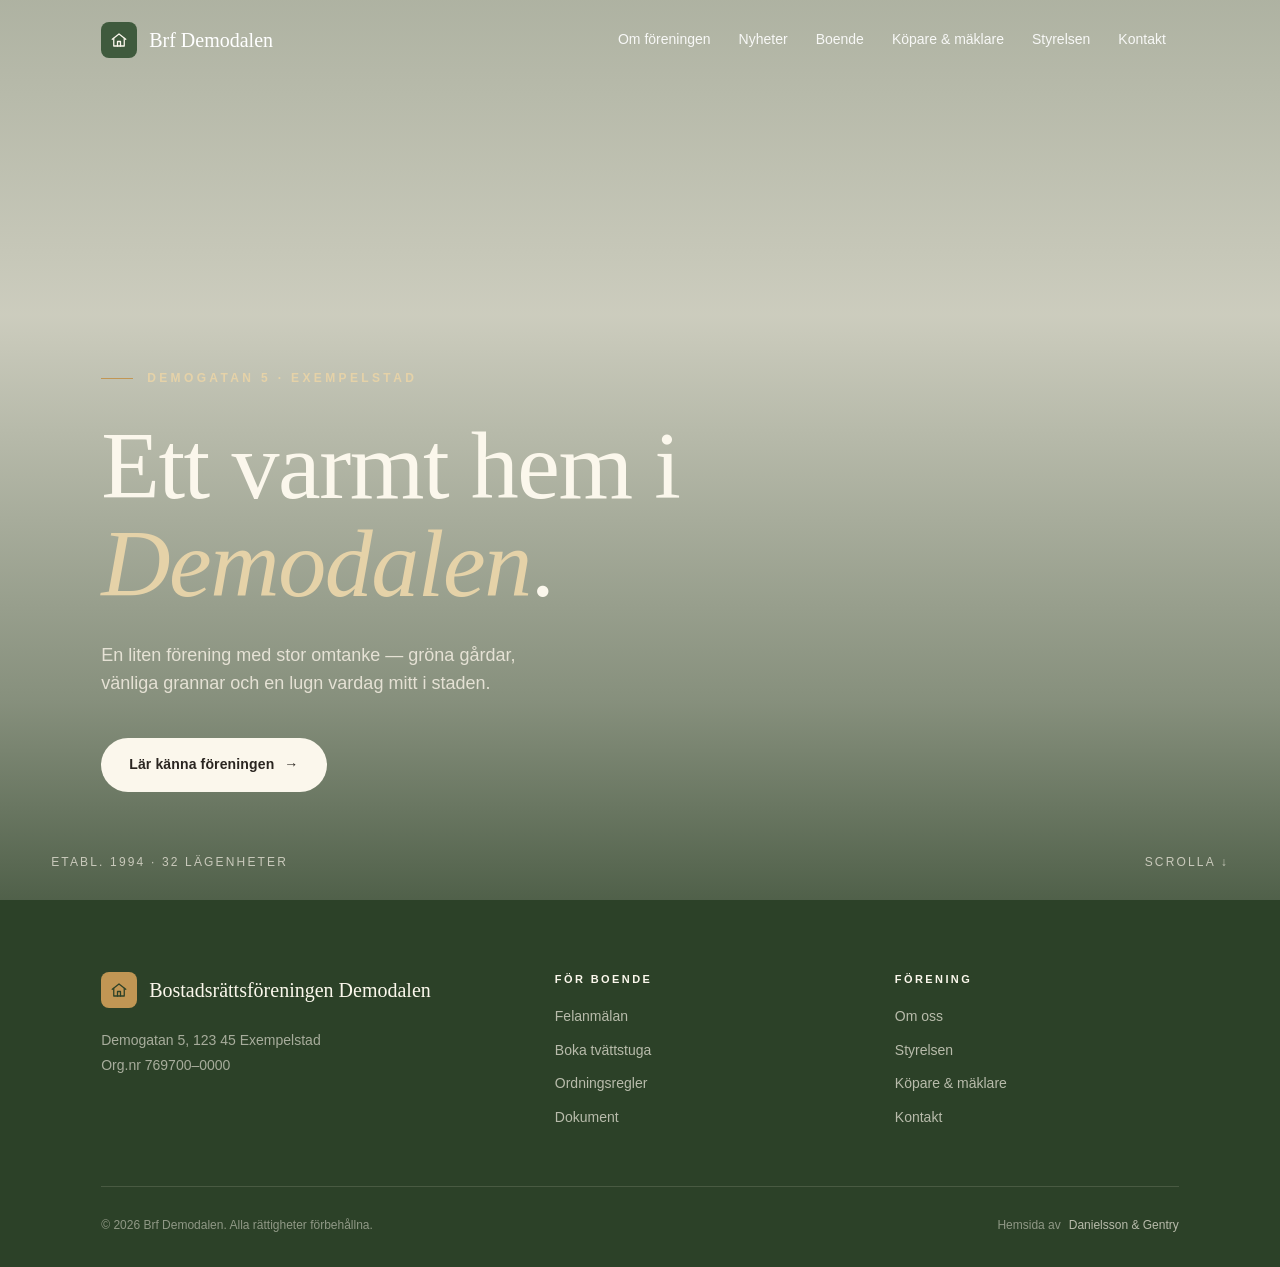
==== index.html @ 68dda65b "Add files via upload" ====
<!DOCTYPE html>
<html lang="sv">
<head>
<meta charset="UTF-8" />
<meta name="viewport" content="width=device-width, initial-scale=1.0" />
<title>Bostadsrättsföreningen Demodalen</title>
<meta name="description" content="Bostadsrättsföreningen Demodalen — Demogatan 5, Exempelstad." />
<link rel="preconnect" href="https://fonts.googleapis.com" />
<link rel="preconnect" href="https://fonts.gstatic.com" crossorigin />
<link href="https://fonts.googleapis.com/css2?family=Playfair+Display:ital,wght@0,400;0,500;0,600;0,700;1,400;1,500&family=Lato:wght@300;400;500;700&display=swap" rel="stylesheet" />
<link rel="stylesheet" href="styles.css" />
</head>
<body>

<nav class="nav" id="nav" aria-label="Huvudmeny">
  <div class="nav-inner">
    <a href="index.html" class="brand" aria-label="Brf Demodalen — hem">
      <span class="brand-mark"><svg viewBox="0 0 24 24" fill="none" stroke="currentColor" stroke-width="1.7" stroke-linecap="round" stroke-linejoin="round" aria-hidden="true"><path d="M3 11l9-7 9 7"/><path d="M5 10v10h14V10"/><path d="M10 20v-6h4v6"/></svg></span>
      <span>Brf Demodalen</span>
    </a>
    <ul class="nav-links" id="navLinks">
      <li><a href="om.html" data-nav>Om föreningen</a></li>
      <li><a href="nyheter.html" data-nav>Nyheter</a></li>
      <li><a href="boende.html" data-nav>Boende</a></li>
      <li><a href="kopare.html" data-nav>Köpare &amp; mäklare</a></li>
      <li><a href="styrelsen.html" data-nav>Styrelsen</a></li>
      <li><a href="kontakt.html" data-nav>Kontakt</a></li>
    </ul>
    <button class="nav-toggle" id="navToggle" aria-label="Öppna meny" aria-expanded="false"><span></span></button>
  </div>
</nav>

<header class="hero">
  <div class="hero-img" role="img" aria-label="Föreningens fastighet"></div>
  <div class="hero-overlay"></div>
  <div class="hero-content">
    <span class="hero-eyebrow">Demogatan 5 · Exempelstad</span>
    <h1>Ett varmt hem i <em>Demodalen</em>.</h1>
    <p class="hero-tagline">En liten förening med stor omtanke — gröna gårdar, vänliga grannar och en lugn vardag mitt i staden.</p>
    <a href="om.html" class="hero-cta">Lär känna föreningen</a>
  </div>
  <div class="hero-meta">
    <span>Etabl. 1994 · 32 lägenheter</span>
    <span>Scrolla ↓</span>
  </div>
</header>

<footer>
  <div class="container">
    <div class="footer-grid">
      <div class="footer-brand">
        <div class="brand">
          <span class="brand-mark"><svg viewBox="0 0 24 24" fill="none" stroke="currentColor" stroke-width="1.7" stroke-linecap="round" stroke-linejoin="round" aria-hidden="true"><path d="M3 11l9-7 9 7"/><path d="M5 10v10h14V10"/><path d="M10 20v-6h4v6"/></svg></span>
          <span>Bostadsrättsföreningen Demodalen</span>
        </div>
        <p>Demogatan 5, 123 45 Exempelstad<br/>Org.nr 769700–0000</p>
      </div>
      <div class="footer-col">
        <h4>För boende</h4>
        <ul>
          <li><a href="boende.html">Felanmälan</a></li>
          <li><a href="boende.html">Boka tvättstuga</a></li>
          <li><a href="boende.html">Ordningsregler</a></li>
          <li><a href="boende.html">Dokument</a></li>
        </ul>
      </div>
      <div class="footer-col">
        <h4>Förening</h4>
        <ul>
          <li><a href="om.html">Om oss</a></li>
          <li><a href="styrelsen.html">Styrelsen</a></li>
          <li><a href="kopare.html">Köpare &amp; mäklare</a></li>
          <li><a href="kontakt.html">Kontakt</a></li>
        </ul>
      </div>
    </div>
    <div class="footer-bottom">
      <span>© <span id="year"></span> Brf Demodalen. Alla rättigheter förbehållna.</span>
      <span class="built">Hemsida av <a href="#" target="_blank" rel="noopener">Danielsson &amp; Gentry</a></span>
    </div>
  </div>
</footer>

<script src="script.js"></script>
</body>
</html>
---- styles.css ----
/* ========================================================
   Brf Demodalen — Botanical edition
   moss green + ivory + ochre, DM Serif Display + Outfit
   ======================================================== */

:root {
  /* Palette */
  --moss: #3F5A3D;
  --moss-deep: #2C4128;
  --moss-soft: #6F8A6A;
  --moss-mist: #DCE2D2;
  --ochre: #C19654;
  --ochre-deep: #9D7838;
  --ochre-soft: #E5D2A8;
  --rose: #C9755A;          /* secondary warm */
  --ink: #2A2520;
  --ink-soft: #5A5048;
  --ink-faint: #8C8275;
  --paper: #F4EFE3;         /* warm ivory */
  --paper-soft: #FBF7EC;
  --surface: #FFFFFF;
  --rule: #DCD2BD;
  --rule-soft: #EAE2CD;

  --shadow-sm: 0 1px 2px rgba(42, 37, 32, .04), 0 2px 8px rgba(42, 37, 32, .05);
  --shadow-md: 0 3px 8px rgba(42, 37, 32, .05), 0 12px 32px rgba(42, 37, 32, .08);
  --shadow-lg: 0 6px 14px rgba(42, 37, 32, .07), 0 24px 56px rgba(42, 37, 32, .12);

  /* Typography */
  --serif: "DM Serif Display", "Iowan Old Style", Georgia, serif;
  --sans: "Outfit", -apple-system, BlinkMacSystemFont, "Segoe UI", sans-serif;

  /* Layout */
  --container: 1180px;
  --gutter: clamp(20px, 4vw, 56px);
  --section-y: clamp(80px, 10vw, 132px);

  /* Radii */
  --r-sm: 8px;
  --r: 16px;
  --r-lg: 24px;
  --r-pill: 999px;
}

*, *::before, *::after { box-sizing: border-box; }
html { scroll-behavior: smooth; -webkit-text-size-adjust: 100%; }
body {
  margin: 0;
  font-family: var(--sans);
  font-size: 16px;
  line-height: 1.7;
  color: var(--ink);
  background: var(--paper);
  -webkit-font-smoothing: antialiased;
  text-rendering: optimizeLegibility;
}
img { max-width: 100%; display: block; }
a { color: inherit; text-decoration: none; }
button { font: inherit; cursor: pointer; border: 0; background: transparent; color: inherit; }
input, textarea, select { font: inherit; color: inherit; }
::selection { background: var(--moss); color: var(--paper-soft); }

/* ===== Type ===== */
h1, h2, h3, h4 {
  margin: 0;
  font-family: var(--serif);
  font-weight: 400;
  color: var(--ink);
  letter-spacing: -0.01em;
}
h1 { line-height: 1; }
h2 { font-size: clamp(2.125rem, 4.4vw, 3.5rem); line-height: 1.08; }
h3 { font-size: 1.4rem; line-height: 1.25; }
h4 { font-size: 0.9rem; line-height: 1.35; font-weight: 600; font-family: var(--sans); letter-spacing: 0.01em; }
p { margin: 0 0 1em; }
p:last-child { margin-bottom: 0; }
em { font-style: italic; color: var(--ochre-deep); }

.eyebrow {
  display: inline-flex;
  align-items: center;
  gap: 12px;
  font-family: var(--sans);
  font-size: 12px;
  letter-spacing: 0.22em;
  text-transform: uppercase;
  font-weight: 600;
  color: var(--moss);
}
.eyebrow::before {
  content: "";
  width: 26px; height: 1.5px;
  background: var(--moss);
}

.lede {
  font-size: 1.125rem;
  color: var(--ink-soft);
  max-width: 62ch;
  line-height: 1.7;
  font-weight: 400;
}

/* ===== Layout ===== */
.container { max-width: var(--container); margin: 0 auto; padding: 0 var(--gutter); }
section { padding: var(--section-y) 0; position: relative; }
.section-head { display: grid; gap: 22px; max-width: 720px; margin-bottom: clamp(44px, 6vw, 72px); }
section.first { padding-top: clamp(56px, 8vw, 96px); }

/* ===== Nav ===== */
.nav {
  position: fixed;
  top: 0; left: 0; right: 0;
  z-index: 50;
  transition: background-color .3s ease, box-shadow .3s ease, color .3s ease;
  color: #fff;
}
.nav-inner {
  display: flex;
  align-items: center;
  justify-content: space-between;
  padding: 22px var(--gutter);
  max-width: var(--container);
  margin: 0 auto;
}
.brand {
  display: flex;
  align-items: center;
  gap: 12px;
  font-family: var(--serif);
  font-size: 1.25rem;
  font-weight: 400;
  letter-spacing: 0;
  white-space: nowrap;
}
.brand-mark {
  width: 36px; height: 36px;
  display: grid; place-items: center;
  background: var(--moss);
  color: var(--paper-soft);
  border-radius: var(--r-sm);
}
.brand-mark svg { width: 18px; height: 18px; }

.nav-links {
  display: flex;
  align-items: center;
  gap: 2px;
  list-style: none;
  margin: 0; padding: 0;
  font-size: 14px;
  font-weight: 500;
  white-space: nowrap;
}
.nav-links a {
  padding: 9px 13px;
  border-radius: var(--r-pill);
  opacity: .9;
  transition: background-color .2s ease, color .2s ease, opacity .2s ease;
}
.nav-links a:hover { opacity: 1; background: rgba(255,255,255,.14); }
.nav-links a.active {
  opacity: 1;
  background: var(--moss);
  color: var(--paper-soft);
}

.nav.scrolled,
body.subpage .nav {
  background: rgba(244, 239, 227, .94);
  backdrop-filter: saturate(160%) blur(14px);
  -webkit-backdrop-filter: saturate(160%) blur(14px);
  color: var(--ink);
  box-shadow: 0 1px 0 var(--rule);
}
.nav.scrolled .nav-links a:hover,
body.subpage .nav .nav-links a:hover { background: var(--moss-mist); }
.nav.scrolled .nav-links a.active,
body.subpage .nav .nav-links a.active { background: var(--moss); color: var(--paper-soft); }

.nav-toggle {
  display: none;
  width: 44px; height: 44px;
  align-items: center; justify-content: center;
  border-radius: var(--r-pill);
}
.nav-toggle span {
  display: block; width: 22px; height: 2px;
  background: currentColor; position: relative;
  transition: transform .25s ease, background .2s ease;
}
.nav-toggle span::before,
.nav-toggle span::after {
  content: ""; position: absolute; left: 0; right: 0; height: 2px;
  background: currentColor; transition: transform .25s ease;
}
.nav-toggle span::before { top: -7px; }
.nav-toggle span::after  { top:  7px; }
body.menu-open .nav-toggle span { background: transparent; }
body.menu-open .nav-toggle span::before { transform: translateY(7px) rotate(45deg); }
body.menu-open .nav-toggle span::after  { transform: translateY(-7px) rotate(-45deg); }

/* ===== Hero (start page) ===== */
.hero {
  position: relative;
  min-height: 100vh;
  display: grid;
  align-items: end;
  overflow: hidden;
  color: var(--paper-soft);
  padding: 0;
}
.hero-img {
  position: absolute; inset: 0;
  background-image: url("https://images.unsplash.com/photo-1605276374104-dee2a0ed3cd6?w=2400&q=80&auto=format&fit=crop");
  background-size: cover;
  background-position: center 55%;
}
.hero-overlay {
  position: absolute; inset: 0;
  background:
    linear-gradient(180deg, rgba(44,65,40,.35) 0%, rgba(44,65,40,.20) 35%, rgba(44,65,40,.55) 78%, rgba(44,65,40,.82) 100%);
}
.hero-content {
  position: relative;
  padding: clamp(140px, 16vh, 200px) var(--gutter) clamp(88px, 12vh, 140px);
  max-width: var(--container);
  margin: 0 auto;
  width: 100%;
}
.hero-eyebrow {
  display: inline-flex;
  align-items: center;
  gap: 14px;
  font-family: var(--sans);
  font-size: 12px;
  letter-spacing: 0.28em;
  text-transform: uppercase;
  font-weight: 600;
  color: var(--ochre-soft);
  margin-bottom: 28px;
}
.hero-eyebrow::before {
  content: "";
  width: 32px; height: 1.5px;
  background: var(--ochre);
}
.hero h1 {
  font-family: var(--serif);
  color: var(--paper-soft);
  font-size: clamp(3rem, 7.5vw, 6rem);
  line-height: 1.02;
  letter-spacing: -0.015em;
  margin-bottom: 28px;
  max-width: 14ch;
  font-weight: 400;
}
.hero h1 em {
  font-style: italic;
  color: var(--ochre-soft);
}
.hero-tagline {
  font-size: 1.125rem;
  color: rgba(244, 239, 227, .85);
  margin-bottom: 40px;
  max-width: 42ch;
  line-height: 1.6;
}
.hero-cta {
  display: inline-flex;
  align-items: center;
  gap: 10px;
  padding: 15px 28px;
  background: var(--paper-soft);
  color: var(--ink);
  border-radius: var(--r-pill);
  font-weight: 600;
  font-size: 14px;
  letter-spacing: 0.01em;
  transition: background .2s ease, transform .2s ease, color .2s ease;
}
.hero-cta:hover { background: var(--ochre); color: var(--ink); transform: translateY(-2px); }
.hero-cta::after { content: "→"; transition: transform .2s ease; }
.hero-cta:hover::after { transform: translateX(4px); }

.hero-meta {
  position: absolute;
  bottom: 28px;
  left: 0; right: 0;
  display: flex;
  justify-content: space-between;
  padding: 0 var(--gutter);
  font-size: 12px;
  letter-spacing: 0.18em;
  text-transform: uppercase;
  color: rgba(244,239,227,.72);
  font-weight: 500;
}

/* ===== Page header (subpages) ===== */
.page-header {
  padding-top: clamp(140px, 16vh, 200px);
  padding-bottom: clamp(56px, 8vw, 96px);
  background: linear-gradient(180deg, var(--paper-soft) 0%, var(--paper) 100%);
  position: relative;
}
.page-header::after {
  content: "";
  position: absolute;
  left: 0; right: 0; bottom: 0;
  height: 1px;
  background: var(--rule);
}
.page-header .container { display: grid; gap: 22px; max-width: 900px; }
.page-header .crumb {
  display: inline-flex;
  align-items: center;
  gap: 10px;
  font-size: 12px;
  letter-spacing: 0.16em;
  text-transform: uppercase;
  font-weight: 600;
  color: var(--ink-faint);
}
.page-header .crumb a { color: var(--moss); }
.page-header .crumb a:hover { color: var(--ink); }
.page-header .crumb .sep { color: var(--rule); }
.page-header h1 {
  font-family: var(--serif);
  font-weight: 400;
  font-size: clamp(2.5rem, 5.5vw, 4.5rem);
  line-height: 1.2;
  letter-spacing: -0.015em;
  max-width: 18ch;
  color: var(--ink);
  padding-bottom: 0.18em;
}
.page-header h1 em { font-style: italic; color: var(--ochre-deep); }

/* ===== About / facts ===== */
.about-grid {
  display: grid;
  grid-template-columns: 1.05fr 1fr;
  gap: clamp(40px, 6vw, 96px);
  align-items: start;
}
.about-copy p {
  font-size: 1.0625rem;
  line-height: 1.8;
  color: var(--ink-soft);
}
.about-copy p + p { margin-top: 1.1em; }

.facts {
  display: grid;
  grid-template-columns: 1fr 1fr;
  gap: 16px;
}
.fact {
  background: var(--surface);
  padding: 30px 28px;
  border-radius: var(--r);
  display: flex;
  flex-direction: column;
  gap: 16px;
  min-height: 200px;
  border: 1px solid var(--rule-soft);
  transition: transform .25s ease, box-shadow .25s ease, border-color .25s ease;
}
.fact:hover {
  transform: translateY(-3px);
  border-color: var(--moss-soft);
  box-shadow: var(--shadow-md);
}
.fact-icon {
  width: 44px; height: 44px;
  display: grid; place-items: center;
  background: var(--moss-mist);
  color: var(--moss-deep);
  border-radius: var(--r-sm);
}
.fact-icon svg { width: 22px; height: 22px; }
.fact-value {
  font-family: var(--serif);
  font-size: 2.5rem;
  line-height: 1;
  color: var(--ink);
  font-weight: 400;
}
.fact-label {
  font-size: 12px;
  letter-spacing: 0.16em;
  text-transform: uppercase;
  color: var(--ink-faint);
  margin-top: auto;
  font-weight: 600;
}

/* ===== News ===== */
.news { background: var(--paper-soft); }
.news-head {
  display: flex;
  align-items: flex-end;
  justify-content: space-between;
  gap: 32px;
  margin-bottom: clamp(40px, 6vw, 64px);
}
.news-head .section-head { margin-bottom: 0; }
.news-grid {
  display: grid;
  grid-template-columns: repeat(3, 1fr);
  gap: 22px;
}
.news-card {
  background: var(--surface);
  border-radius: var(--r);
  padding: 32px 28px;
  display: flex;
  flex-direction: column;
  gap: 14px;
  border: 1px solid var(--rule-soft);
  transition: transform .25s ease, box-shadow .25s ease, border-color .25s ease;
}
.news-card:hover {
  transform: translateY(-3px);
  border-color: var(--moss-soft);
  box-shadow: var(--shadow-md);
}
.news-date {
  display: inline-flex;
  align-self: flex-start;
  align-items: center;
  gap: 8px;
  font-size: 12px;
  letter-spacing: 0.16em;
  text-transform: uppercase;
  color: var(--moss);
  font-weight: 600;
}
.news-date::before {
  content: "";
  width: 6px; height: 6px;
  background: var(--ochre);
  border-radius: 50%;
}
.news-card h3 { font-family: var(--serif); font-size: 1.5rem; line-height: 1.2; font-weight: 400; }
.news-card p { color: var(--ink-soft); font-size: 0.97rem; line-height: 1.7; }
.news-link {
  margin-top: auto;
  padding-top: 12px;
  font-size: 13px;
  color: var(--moss);
  font-weight: 600;
  letter-spacing: 0.02em;
  display: inline-flex;
  align-items: center;
  gap: 8px;
}
.news-link::after { content: "→"; transition: transform .2s ease; }
.news-card:hover .news-link { color: var(--moss-deep); }
.news-card:hover .news-link::after { transform: translateX(4px); }

/* ===== Resident grid ===== */
.resident-grid {
  display: grid;
  grid-template-columns: repeat(3, 1fr);
  gap: 18px;
}
.resident-card {
  background: var(--surface);
  border: 1px solid var(--rule-soft);
  border-radius: var(--r);
  padding: 32px 28px;
  display: flex;
  flex-direction: column;
  gap: 22px;
  min-height: 230px;
  transition: border-color .25s ease, transform .25s ease, box-shadow .25s ease;
  position: relative;
  overflow: hidden;
}
.resident-card::before {
  content: "";
  position: absolute;
  left: 0; top: 0; bottom: 0;
  width: 4px;
  background: var(--moss);
  transform: scaleY(0);
  transform-origin: top;
  transition: transform .3s ease;
}
.resident-card:hover {
  border-color: var(--moss-soft);
  transform: translateY(-3px);
  box-shadow: var(--shadow-md);
}
.resident-card:hover::before { transform: scaleY(1); }
.resident-icon {
  width: 54px; height: 54px;
  display: grid; place-items: center;
  background: var(--moss-mist);
  color: var(--moss-deep);
  border-radius: var(--r-sm);
  transition: background .25s ease, color .25s ease;
}
.resident-icon svg { width: 26px; height: 26px; }
.resident-card:hover .resident-icon { background: var(--moss); color: var(--paper-soft); }

.resident-label {
  font-family: var(--serif);
  font-size: 1.4rem;
  color: var(--ink);
  font-weight: 400;
  line-height: 1.2;
}
.resident-meta {
  margin-top: auto;
  font-size: 13px;
  color: var(--ink-faint);
  display: flex;
  justify-content: space-between;
  align-items: center;
}
.resident-meta .arrow { color: var(--moss); transition: transform .2s ease; }
.resident-card:hover .arrow { transform: translateX(4px); }

/* ===== Buyers ===== */
.buyers {
  background: var(--moss);
  color: rgba(244,239,227,.9);
  position: relative;
}
/* Soft botanical wash */
.buyers::before {
  content: "";
  position: absolute;
  inset: 0;
  background:
    radial-gradient(circle at 85% 12%, rgba(193,150,84,.18) 0%, transparent 35%),
    radial-gradient(circle at 8% 90%, rgba(193,150,84,.12) 0%, transparent 35%);
  pointer-events: none;
}
.buyers .container { position: relative; }
.buyers h2 { color: var(--paper-soft); }
.buyers .eyebrow { color: var(--ochre-soft); }
.buyers .eyebrow::before { background: var(--ochre); }
.buyers .lede { color: rgba(244,239,227,.78); }

.buyers-grid {
  display: grid;
  grid-template-columns: 1.15fr 1fr;
  gap: clamp(40px, 6vw, 96px);
  align-items: start;
}
.buyers-stats {
  display: grid;
  grid-template-columns: 1fr 1fr 1fr;
  gap: 16px;
  margin-top: 48px;
}
.stat {
  background: rgba(255,255,255,.08);
  border-radius: var(--r);
  padding: 26px 22px;
  border: 1px solid rgba(255,255,255,.1);
}
.stat-value {
  font-family: var(--serif);
  font-size: 2.5rem;
  color: var(--paper-soft);
  line-height: 1;
  margin-bottom: 12px;
  font-weight: 400;
}
.stat-value sup {
  font-size: 0.42em;
  color: var(--ochre-soft);
  font-style: italic;
  margin-left: 3px;
  top: -1em;
  font-family: var(--sans);
  font-weight: 500;
}
.stat-label {
  font-size: 11px;
  letter-spacing: 0.2em;
  text-transform: uppercase;
  color: rgba(244,239,227,.62);
  font-weight: 600;
}

.downloads {
  display: flex;
  flex-direction: column;
  gap: 12px;
}
.download {
  background: rgba(255,255,255,.08);
  border-radius: var(--r);
  padding: 20px 22px;
  display: flex;
  align-items: center;
  gap: 18px;
  border: 1px solid rgba(255,255,255,.1);
  transition: background .25s ease, transform .2s ease;
}
.download:hover { background: rgba(255,255,255,.16); transform: translateX(4px); }
.download-icon {
  width: 46px; height: 46px;
  display: grid; place-items: center;
  background: var(--ochre);
  color: var(--moss-deep);
  border-radius: var(--r-sm);
  flex-shrink: 0;
}
.download-icon svg { width: 22px; height: 22px; }
.download-body { flex: 1; }
.download-title {
  font-family: var(--serif);
  font-size: 1.125rem;
  color: var(--paper-soft);
  line-height: 1.25;
  margin-bottom: 2px;
  font-weight: 400;
}
.download-meta {
  font-size: 11px;
  letter-spacing: 0.16em;
  text-transform: uppercase;
  color: rgba(244,239,227,.6);
  font-weight: 600;
}
.download-arrow { color: var(--ochre-soft); font-size: 22px; }

/* ===== Board ===== */
.board-grid {
  display: grid;
  grid-template-columns: repeat(5, 1fr);
  gap: 16px;
}
.board-card {
  background: var(--surface);
  border-radius: var(--r);
  border: 1px solid var(--rule-soft);
  padding: 28px 22px;
  display: flex;
  flex-direction: column;
  align-items: center;
  text-align: center;
  gap: 16px;
  min-height: 250px;
  transition: transform .25s ease, box-shadow .25s ease, border-color .25s ease;
}
.board-card:hover {
  transform: translateY(-3px);
  border-color: var(--moss-soft);
  box-shadow: var(--shadow-md);
}
.avatar {
  width: 72px; height: 72px;
  border-radius: 50%;
  background: var(--moss-mist);
  color: var(--moss-deep);
  display: grid;
  place-items: center;
  font-family: var(--serif);
  font-size: 1.5rem;
  font-weight: 400;
  letter-spacing: 0.02em;
  border: 2px solid var(--surface);
  box-shadow: 0 0 0 1px var(--rule-soft);
}
.board-name {
  font-family: var(--serif);
  font-size: 1.125rem;
  color: var(--ink);
  line-height: 1.25;
  font-weight: 400;
}
.board-role {
  font-size: 11px;
  letter-spacing: 0.2em;
  text-transform: uppercase;
  color: var(--ochre-deep);
  margin-top: -8px;
  font-weight: 600;
}
.board-tenure {
  font-size: 13px;
  color: var(--ink-faint);
  margin-top: auto;
}

/* ===== Contact ===== */
.contact-grid {
  display: grid;
  grid-template-columns: 1fr 1.2fr;
  gap: clamp(40px, 6vw, 80px);
  align-items: start;
}
.contact-info {
  display: flex;
  flex-direction: column;
  gap: 20px;
}
.info-block {
  background: var(--surface);
  padding: 24px 26px;
  border-radius: var(--r);
  border: 1px solid var(--rule-soft);
}
.info-block .info-label {
  font-size: 11px;
  letter-spacing: 0.2em;
  text-transform: uppercase;
  color: var(--moss);
  margin-bottom: 8px;
  font-weight: 600;
}
.info-block .info-value {
  font-family: var(--serif);
  font-size: 1.25rem;
  color: var(--ink);
  line-height: 1.35;
  font-weight: 400;
}
.info-block .info-value a {
  border-bottom: 1.5px solid var(--ochre);
  transition: color .2s ease, border-color .2s ease;
}
.info-block .info-value a:hover { color: var(--moss); border-bottom-color: var(--moss); }
.info-block .info-sub {
  font-size: 14px;
  color: var(--ink-faint);
  margin-top: 4px;
}

.map {
  aspect-ratio: 4/3;
  border-radius: var(--r);
  overflow: hidden;
  position: relative;
  background:
    radial-gradient(circle at 30% 38%, rgba(63, 90, 61, .14) 0%, transparent 38%),
    radial-gradient(circle at 70% 65%, rgba(193, 150, 84, .14) 0%, transparent 38%),
    repeating-linear-gradient(0deg, transparent 0, transparent 33px, rgba(42,37,32,.06) 33px, rgba(42,37,32,.06) 34px),
    repeating-linear-gradient(90deg, transparent 0, transparent 33px, rgba(42,37,32,.06) 33px, rgba(42,37,32,.06) 34px),
    var(--paper-soft);
  border: 1px solid var(--rule-soft);
}
.map::before {
  content: "";
  position: absolute;
  left: 20%; top: 28%; width: 30%; height: 22%;
  background: rgba(63, 90, 61, .18);
  border-radius: 6px;
}
.map::after {
  content: "";
  position: absolute;
  right: 18%; bottom: 22%; width: 24%; height: 28%;
  background: rgba(193, 150, 84, .22);
  border-radius: 6px;
}
.map-pin {
  position: absolute;
  left: 50%; top: 50%;
  transform: translate(-50%, -100%);
  text-align: center;
}
.map-pin .pin-dot {
  width: 18px; height: 18px;
  border-radius: 50%;
  background: var(--ochre);
  border: 3px solid var(--paper-soft);
  margin: 0 auto 8px;
  box-shadow: 0 6px 16px rgba(193,150,84,.45);
}
.map-pin .pin-label {
  font-family: var(--serif);
  font-style: italic;
  font-size: 14px;
  background: var(--surface);
  padding: 4px 14px;
  border-radius: var(--r-pill);
  white-space: nowrap;
  box-shadow: var(--shadow-sm);
  color: var(--ink);
}

.contact-form {
  background: var(--surface);
  padding: clamp(28px, 4vw, 44px);
  border-radius: var(--r-lg);
  border: 1px solid var(--rule-soft);
  box-shadow: var(--shadow-md);
  display: grid;
  gap: 20px;
}
.form-row { display: grid; gap: 20px; grid-template-columns: 1fr 1fr; }
.field { display: flex; flex-direction: column; gap: 6px; }
.field label {
  font-size: 12px;
  letter-spacing: 0.08em;
  color: var(--ink-soft);
  font-weight: 600;
}
.field input,
.field textarea,
.field select {
  background: var(--paper-soft);
  border: 1.5px solid var(--rule);
  padding: 14px 16px;
  font-size: 1rem;
  color: var(--ink);
  transition: border-color .2s ease, background .2s ease;
  border-radius: var(--r-sm);
  outline: none;
}
.field textarea { resize: vertical; min-height: 140px; line-height: 1.6; }
.field input:focus,
.field textarea:focus,
.field select:focus { border-color: var(--moss); background: var(--surface); }
.field.invalid input,
.field.invalid textarea { border-color: #B23B1F; }
.field .err {
  font-size: 12px;
  color: #B23B1F;
  min-height: 14px;
  margin-top: 2px;
  font-weight: 500;
}

.btn {
  display: inline-flex;
  align-items: center;
  gap: 10px;
  padding: 14px 28px;
  background: var(--moss);
  color: var(--paper-soft);
  border-radius: var(--r-pill);
  font-size: 14px;
  font-weight: 600;
  letter-spacing: 0.02em;
  transition: background .2s ease, transform .2s ease, box-shadow .2s ease;
  align-self: start;
  box-shadow: 0 6px 18px rgba(63,90,61,.25);
}
.btn:hover { background: var(--moss-deep); transform: translateY(-2px); box-shadow: 0 10px 24px rgba(63,90,61,.32); }
.btn::after { content: "→"; transition: transform .2s ease; }
.btn:hover::after { transform: translateX(4px); }
.btn-ghost {
  background: transparent;
  color: var(--ink);
  border: 1.5px solid var(--ink);
  box-shadow: none;
}
.btn-ghost:hover { background: var(--ink); color: var(--paper-soft); box-shadow: none; }

.form-success {
  margin-top: 4px;
  padding: 16px 20px;
  background: rgba(63, 90, 61, .10);
  border-left: 3px solid var(--moss);
  border-radius: var(--r-sm);
  color: var(--moss-deep);
  font-size: 14px;
  font-weight: 500;
  display: none;
}
.form-success.show { display: block; }

/* ===== Footer ===== */
footer {
  background: var(--moss-deep);
  color: rgba(244,239,227,.78);
  padding: 72px 0 32px;
  position: relative;
}
.footer-grid {
  display: grid;
  grid-template-columns: 1.4fr 1fr 1fr;
  gap: 56px;
  padding-bottom: 56px;
  border-bottom: 1px solid rgba(244,239,227,.14);
}
.footer-brand .brand { color: var(--paper-soft); margin-bottom: 20px; }
.footer-brand .brand-mark { background: var(--ochre); color: var(--moss-deep); }
.footer-brand p { font-size: 14px; line-height: 1.8; color: rgba(244,239,227,.62); }
.footer-col h4 {
  color: var(--paper-soft);
  font-family: var(--sans);
  font-size: 11px;
  letter-spacing: 0.22em;
  text-transform: uppercase;
  font-weight: 600;
  margin-bottom: 18px;
}
.footer-col ul {
  list-style: none;
  padding: 0; margin: 0;
  display: flex;
  flex-direction: column;
  gap: 10px;
  font-size: 14px;
}
.footer-col ul a { color: rgba(244,239,227,.7); transition: color .2s ease; }
.footer-col ul a:hover { color: var(--ochre-soft); }
.footer-bottom {
  padding-top: 28px;
  display: flex;
  justify-content: space-between;
  align-items: center;
  font-size: 12px;
  color: rgba(244,239,227,.5);
}
.footer-bottom a { color: rgba(244,239,227,.7); }
.footer-bottom a:hover { color: var(--ochre-soft); }
.footer-bottom .built { display: inline-flex; align-items: center; gap: 8px; }

/* ===== Reveal ===== */
.reveal {
  opacity: 0;
  transform: translateY(20px);
  transition: opacity .9s cubic-bezier(.2,.7,.2,1), transform .9s cubic-bezier(.2,.7,.2,1);
  will-change: opacity, transform;
}
.reveal.in { opacity: 1; transform: none; }
.reveal.delay-1 { transition-delay: .08s; }
.reveal.delay-2 { transition-delay: .16s; }
.reveal.delay-3 { transition-delay: .24s; }

/* ===== Responsive ===== */
@media (max-width: 1024px) {
  .about-grid { grid-template-columns: 1fr; }
  .news-grid { grid-template-columns: 1fr 1fr; }
  .resident-grid { grid-template-columns: 1fr 1fr; }
  .buyers-grid { grid-template-columns: 1fr; }
  .board-grid { grid-template-columns: repeat(3, 1fr); }
  .contact-grid { grid-template-columns: 1fr; }
}
@media (max-width: 980px) {
  .nav-toggle { display: inline-flex; }
  .nav-links {
    position: fixed; inset: 0;
    background: var(--paper); color: var(--ink);
    flex-direction: column;
    justify-content: center;
    gap: 12px;
    font-family: var(--serif);
    font-size: 1.6rem;
    transform: translateX(100%);
    transition: transform .35s ease;
    padding: var(--gutter);
  }
  body.menu-open .nav-links { transform: translateX(0); }
  body.menu-open { overflow: hidden; }
  .nav-links a {
    padding: 14px 22px;
    border-radius: var(--r-pill);
  }
}
@media (max-width: 760px) {
  .hero { min-height: 90vh; }
  .hero h1 { max-width: 18ch; }
  .facts { grid-template-columns: 1fr; }
  .news-grid { grid-template-columns: 1fr; }
  .resident-grid { grid-template-columns: 1fr; }
  .board-grid { grid-template-columns: 1fr 1fr; }
  .buyers-stats { grid-template-columns: 1fr; }
  .form-row { grid-template-columns: 1fr; }
  .footer-grid { grid-template-columns: 1fr; gap: 40px; }
  .footer-bottom { flex-direction: column; gap: 12px; align-items: flex-start; }
  .news-head { flex-direction: column; align-items: flex-start; }
  .hero-meta { font-size: 10px; }
}
@media (prefers-reduced-motion: reduce) {
  .reveal { opacity: 1; transform: none; transition: none; }
  html { scroll-behavior: auto; }
}
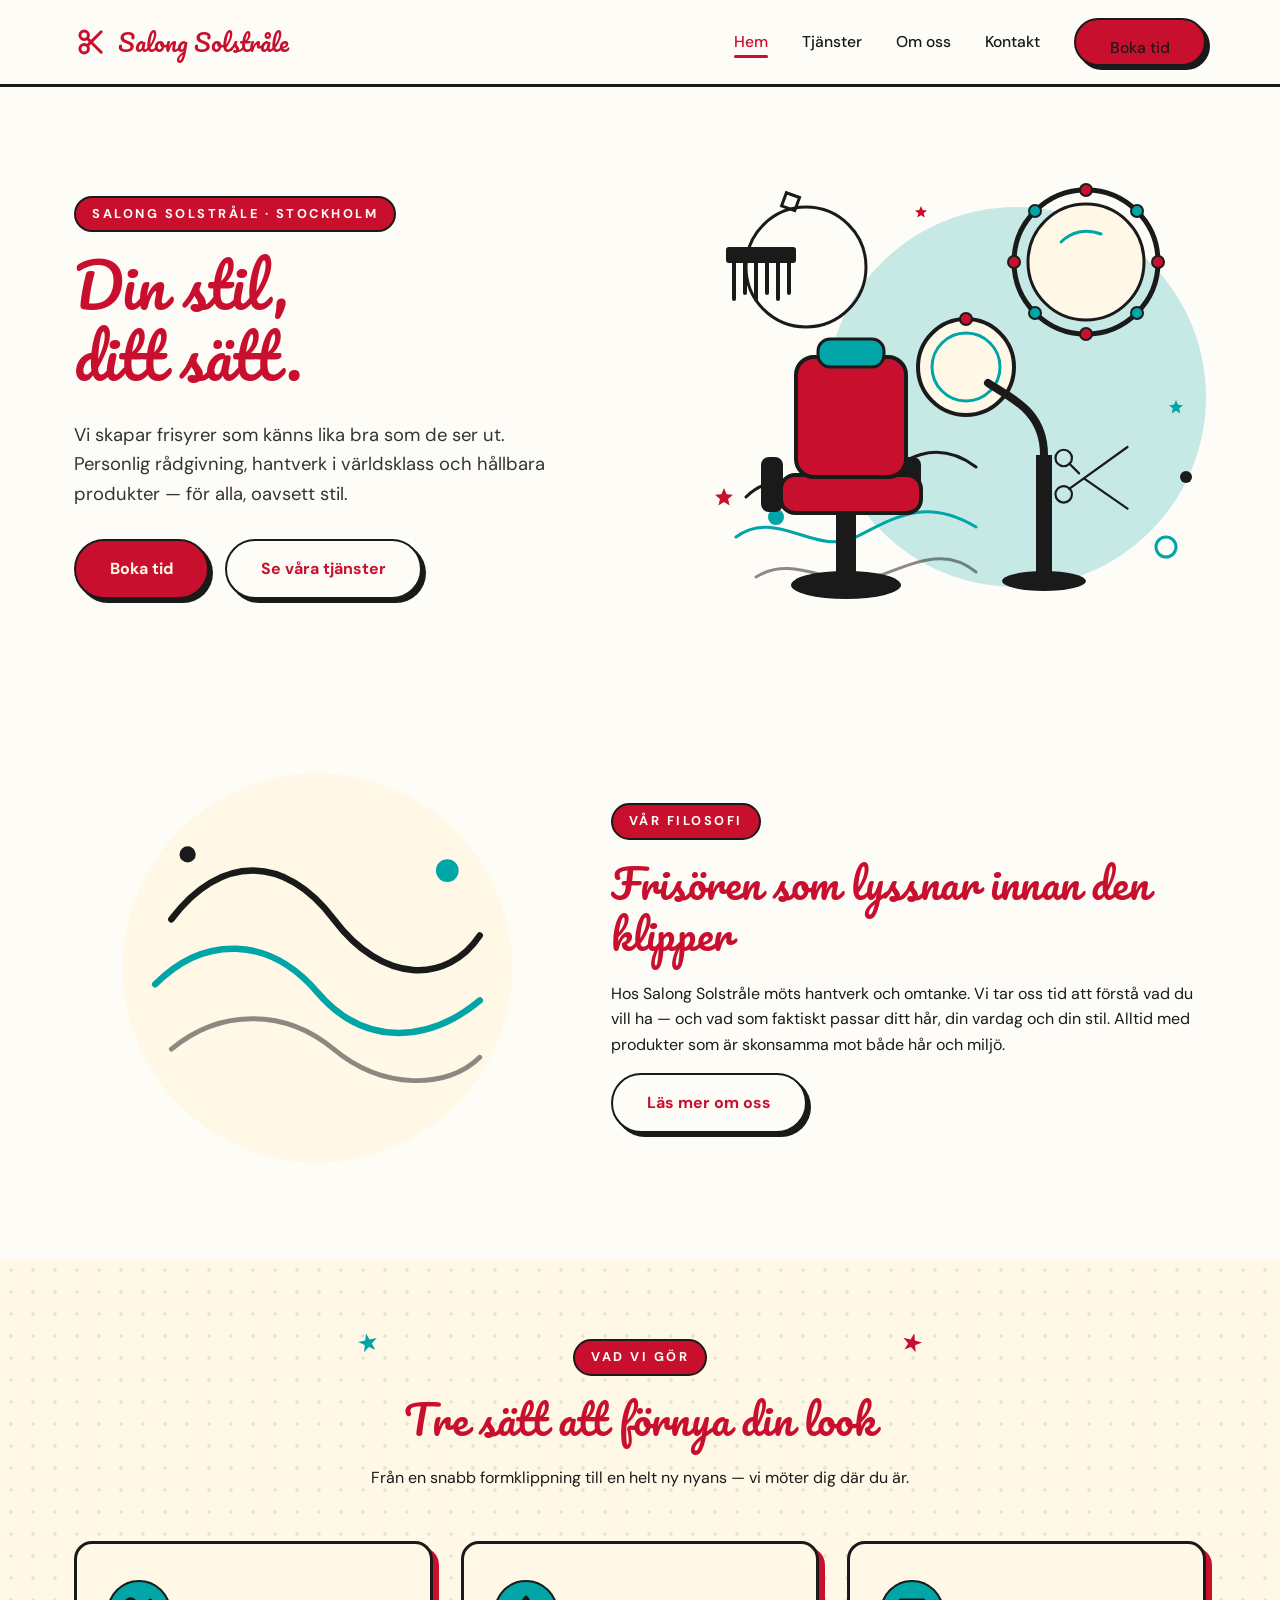
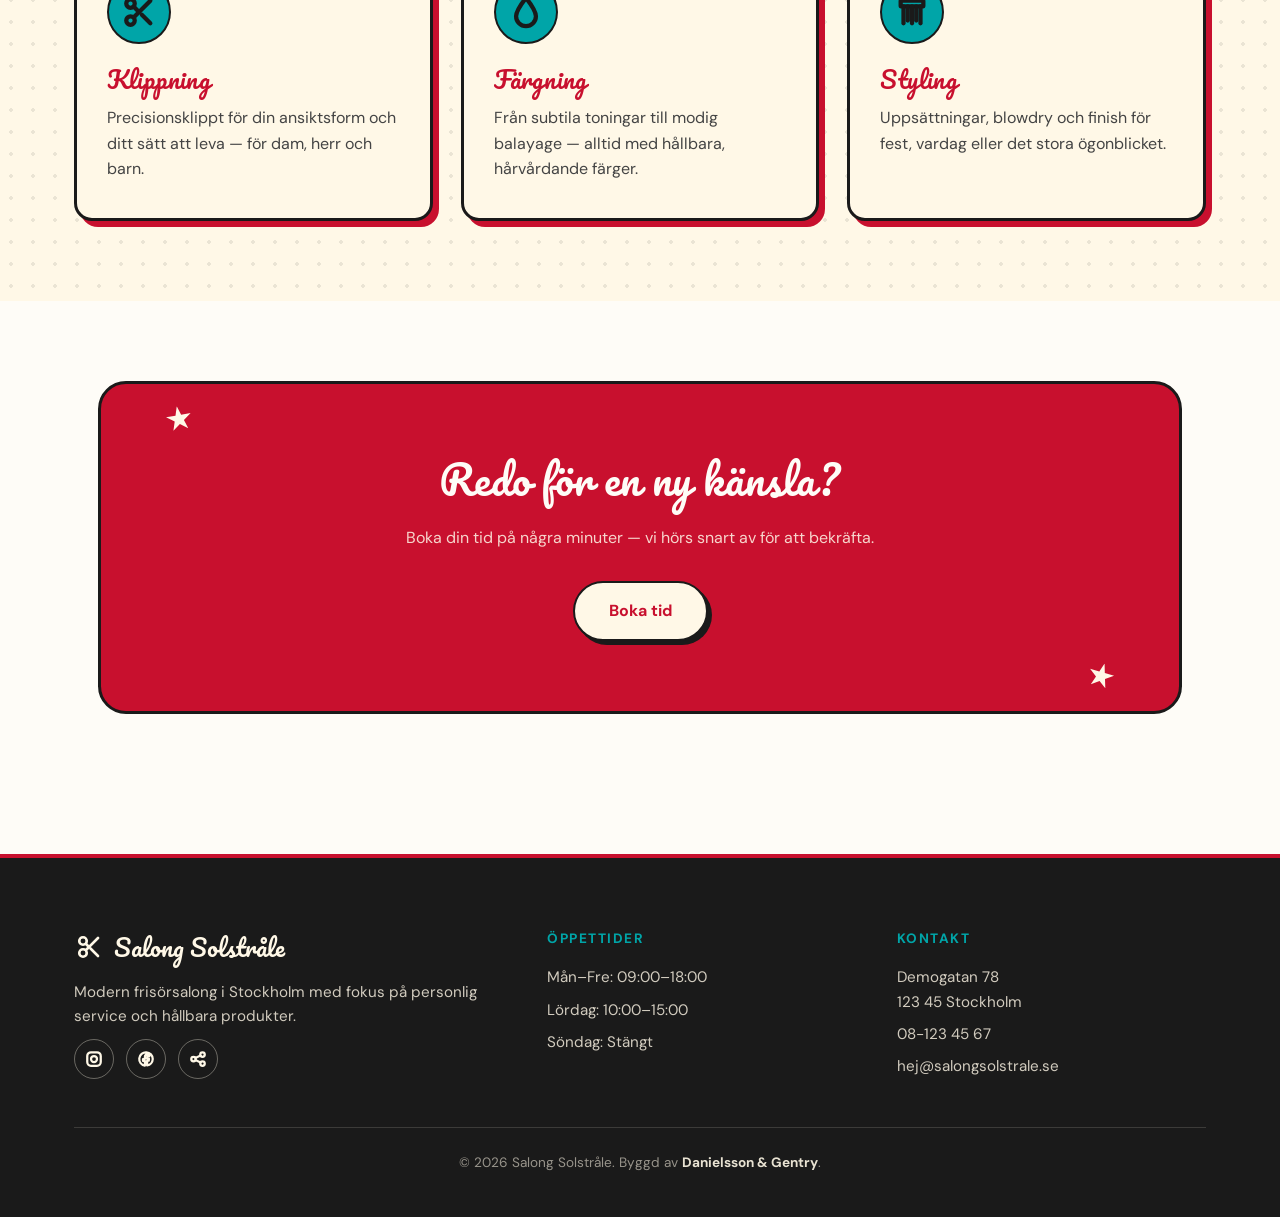
==== commit 519b4e49: "Add files via upload" ====
--- a/index.html
+++ b/index.html
@@ -1,82 +1,230 @@
 <!DOCTYPE html>
 <html lang="sv">
 <head>
-<meta charset="UTF-8" />
-<meta name="viewport" content="width=device-width, initial-scale=1.0" />
-<title>Bostadsrättsföreningen Demodalen</title>
-<meta name="description" content="Bostadsrättsföreningen Demodalen — Demogatan 5, Exempelstad." />
-<link rel="preconnect" href="https://fonts.googleapis.com" />
-<link rel="preconnect" href="https://fonts.gstatic.com" crossorigin />
-<link href="https://fonts.googleapis.com/css2?family=Playfair+Display:ital,wght@0,400;0,500;0,600;0,700;1,400;1,500&family=Lato:wght@300;400;500;700&display=swap" rel="stylesheet" />
-<link rel="stylesheet" href="styles.css" />
+<meta charset="UTF-8">
+<meta name="viewport" content="width=device-width, initial-scale=1.0">
+<title>Salong Solstråle — Modern frisörsalong i Stockholm</title>
+<meta name="description" content="Salong Solstråle är en modern frisörsalong i Stockholm med fokus på personlig service och hållbara produkter.">
+<link rel="stylesheet" href="styles.css">
 </head>
 <body>
 
-<nav class="nav" id="nav" aria-label="Huvudmeny">
-  <div class="nav-inner">
-    <a href="index.html" class="brand" aria-label="Brf Demodalen — hem">
-      <span class="brand-mark"><svg viewBox="0 0 24 24" fill="none" stroke="currentColor" stroke-width="1.7" stroke-linecap="round" stroke-linejoin="round" aria-hidden="true"><path d="M3 11l9-7 9 7"/><path d="M5 10v10h14V10"/><path d="M10 20v-6h4v6"/></svg></span>
-      <span>Brf Demodalen</span>
+<header class="navbar">
+  <div class="navbar-inner">
+    <a href="index.html" class="logo">
+      <svg viewBox="0 0 40 40" fill="none" stroke="currentColor" stroke-width="3.5" stroke-linecap="round" stroke-linejoin="round">
+        <circle cx="12" cy="12" r="5"/><circle cx="12" cy="28" r="5"/>
+        <line x1="32" y1="8" x2="16" y2="24"/><line x1="16" y1="16" x2="20" y2="20"/><line x1="22" y1="22" x2="32" y2="32"/>
+      </svg>
+      Salong Solstråle
     </a>
-    <ul class="nav-links" id="navLinks">
-      <li><a href="om.html" data-nav>Om föreningen</a></li>
-      <li><a href="nyheter.html" data-nav>Nyheter</a></li>
-      <li><a href="boende.html" data-nav>Boende</a></li>
-      <li><a href="kopare.html" data-nav>Köpare &amp; mäklare</a></li>
-      <li><a href="styrelsen.html" data-nav>Styrelsen</a></li>
-      <li><a href="kontakt.html" data-nav>Kontakt</a></li>
-    </ul>
-    <button class="nav-toggle" id="navToggle" aria-label="Öppna meny" aria-expanded="false"><span></span></button>
-  </div>
-</nav>
-
-<header class="hero">
-  <div class="hero-img" role="img" aria-label="Föreningens fastighet"></div>
-  <div class="hero-overlay"></div>
-  <div class="hero-content">
-    <span class="hero-eyebrow">Demogatan 5 · Exempelstad</span>
-    <h1>Ett varmt hem i <em>Demodalen</em>.</h1>
-    <p class="hero-tagline">En liten förening med stor omtanke — gröna gårdar, vänliga grannar och en lugn vardag mitt i staden.</p>
-    <a href="om.html" class="hero-cta">Lär känna föreningen</a>
-  </div>
-  <div class="hero-meta">
-    <span>Etabl. 1994 · 32 lägenheter</span>
-    <span>Scrolla ↓</span>
+    <nav>
+      <ul class="nav-links">
+        <li><a href="index.html" class="active">Hem</a></li>
+        <li><a href="tjanster.html">Tjänster</a></li>
+        <li><a href="om.html">Om oss</a></li>
+        <li><a href="kontakt.html">Kontakt</a></li>
+        <li><a href="boka.html" class="btn btn-primary">Boka tid</a></li>
+      </ul>
+    </nav>
+    <button class="nav-toggle" aria-label="Öppna meny"><span></span><span></span><span></span></button>
   </div>
 </header>
+
+<section class="hero">
+  <div class="container hero-inner">
+    <div class="hero-text">
+      <span class="eyebrow">Salong Solstråle · Stockholm</span>
+      <h1>Din stil,<br>ditt sätt.</h1>
+      <p>Vi skapar frisyrer som känns lika bra som de ser ut. Personlig rådgivning, hantverk i världsklass och hållbara produkter — för alla, oavsett stil.</p>
+      <div class="hero-cta">
+        <a href="boka.html" class="btn btn-primary">Boka tid</a>
+        <a href="tjanster.html" class="btn btn-outline">Se våra tjänster</a>
+      </div>
+    </div>
+    <div class="hero-graphic">
+      <svg viewBox="0 0 520 480" fill="none" xmlns="http://www.w3.org/2000/svg">
+        <circle class="pulse-soft" cx="330" cy="240" r="190" fill="#00A5A8" opacity="0.22"/>
+        <circle class="float-slow-rev" cx="120" cy="110" r="60" fill="none" stroke="#1A1A1A" stroke-width="3"/>
+        <circle class="float-slow" cx="90" cy="360" r="8" fill="#00A5A8"/>
+        <circle class="pulse-soft" cx="500" cy="320" r="6" fill="#1A1A1A"/>
+        <circle class="float-slow" cx="480" cy="390" r="10" fill="none" stroke="#00A5A8" stroke-width="3"/>
+        <rect class="float-slow-rev" x="70" y="60" width="14" height="14" fill="none" stroke="#1A1A1A" stroke-width="3" transform="rotate(20 77 67)"/>
+
+        <g class="float-slow">
+          <path d="M60 340c40-40 80 20 120-10s70-50 110-20" stroke="#1A1A1A" stroke-width="3" stroke-linecap="round"/>
+          <path d="M50 380c40-30 80 20 120 0s70-40 120-10" stroke="#00A5A8" stroke-width="3" stroke-linecap="round"/>
+          <path d="M70 420c40-25 80 15 120 0s70-30 100-5" stroke="#1A1A1A" stroke-width="3" stroke-linecap="round" opacity="0.5"/>
+        </g>
+
+        <!-- Retro vanity mirror -->
+        <g class="float-slow-rev">
+          <circle cx="400" cy="105" r="72" fill="none" stroke="#1A1A1A" stroke-width="5"/>
+          <circle cx="400" cy="105" r="58" fill="#FFF8E7" stroke="#1A1A1A" stroke-width="3"/>
+          <path d="M375 85c10-10 25-14 40-8" stroke="#00A5A8" stroke-width="3" stroke-linecap="round"/>
+          <circle cx="472" cy="105" r="6" fill="#C8102E" stroke="#1A1A1A" stroke-width="2"/>
+          <circle cx="451" cy="156" r="6" fill="#00A5A8" stroke="#1A1A1A" stroke-width="2"/>
+          <circle cx="400" cy="177" r="6" fill="#C8102E" stroke="#1A1A1A" stroke-width="2"/>
+          <circle cx="349" cy="156" r="6" fill="#00A5A8" stroke="#1A1A1A" stroke-width="2"/>
+          <circle cx="328" cy="105" r="6" fill="#C8102E" stroke="#1A1A1A" stroke-width="2"/>
+          <circle cx="349" cy="54" r="6" fill="#00A5A8" stroke="#1A1A1A" stroke-width="2"/>
+          <circle cx="400" cy="33" r="6" fill="#C8102E" stroke="#1A1A1A" stroke-width="2"/>
+          <circle cx="451" cy="54" r="6" fill="#00A5A8" stroke="#1A1A1A" stroke-width="2"/>
+        </g>
+
+        <!-- Retro hood hairdryer -->
+        <circle cx="280" cy="210" r="48" fill="#FFF8E7" stroke="#1A1A1A" stroke-width="4"/>
+        <circle cx="280" cy="210" r="34" fill="none" stroke="#00A5A8" stroke-width="3"/>
+        <circle cx="280" cy="162" r="6" fill="#C8102E" stroke="#1A1A1A" stroke-width="2"/>
+        <path d="M358 298C358 252 322 240 302 226" stroke="#1A1A1A" stroke-width="8" stroke-linecap="round" fill="none"/>
+        <rect x="350" y="298" width="16" height="122" fill="#1A1A1A"/>
+        <ellipse cx="358" cy="424" rx="42" ry="10" fill="#1A1A1A"/>
+
+        <!-- Retro barber chair -->
+        <ellipse cx="160" cy="428" rx="55" ry="14" fill="#1A1A1A"/>
+        <rect x="150" y="356" width="20" height="70" fill="#1A1A1A"/>
+        <rect x="75" y="300" width="22" height="55" rx="8" fill="#1A1A1A"/>
+        <rect x="213" y="300" width="22" height="55" rx="8" fill="#1A1A1A"/>
+        <rect x="95" y="318" width="140" height="38" rx="14" fill="#C8102E" stroke="#1A1A1A" stroke-width="4"/>
+        <rect x="110" y="200" width="110" height="120" rx="18" fill="#C8102E" stroke="#1A1A1A" stroke-width="4"/>
+        <rect x="132" y="182" width="66" height="28" rx="12" fill="#00A5A8" stroke="#1A1A1A" stroke-width="3"/>
+
+        <g transform="translate(40,90)">
+          <g class="float-slow">
+            <rect x="0" y="0" width="70" height="16" rx="3" fill="#1A1A1A"/>
+            <line x1="8" y1="16" x2="8" y2="52" stroke="#1A1A1A" stroke-width="4" stroke-linecap="round"/>
+            <line x1="19" y1="16" x2="19" y2="46" stroke="#1A1A1A" stroke-width="4" stroke-linecap="round"/>
+            <line x1="30" y1="16" x2="30" y2="52" stroke="#1A1A1A" stroke-width="4" stroke-linecap="round"/>
+            <line x1="41" y1="16" x2="41" y2="46" stroke="#1A1A1A" stroke-width="4" stroke-linecap="round"/>
+            <line x1="52" y1="16" x2="52" y2="52" stroke="#1A1A1A" stroke-width="4" stroke-linecap="round"/>
+            <line x1="63" y1="16" x2="63" y2="46" stroke="#1A1A1A" stroke-width="4" stroke-linecap="round"/>
+          </g>
+        </g>
+
+        <g transform="translate(370,290) scale(0.55)">
+          <g class="swing-slow">
+            <circle cx="14" cy="86" r="15" fill="none" stroke="#1A1A1A" stroke-width="4"/>
+            <circle cx="14" cy="20" r="15" fill="none" stroke="#1A1A1A" stroke-width="4"/>
+            <line x1="130" y1="0" x2="24" y2="76" stroke="#1A1A1A" stroke-width="4" stroke-linecap="round"/>
+            <line x1="24" y1="30" x2="42" y2="48" stroke="#1A1A1A" stroke-width="4" stroke-linecap="round"/>
+            <line x1="52" y1="58" x2="130" y2="112" stroke="#1A1A1A" stroke-width="4" stroke-linecap="round"/>
+          </g>
+        </g>
+
+        <polygon class="pulse-soft" points="10,0 12.9,6.9 20,7.6 14.5,12.3 16.2,19.5 10,15.6 3.8,19.5 5.5,12.3 0,7.6 7.1,6.9" fill="#C8102E" transform="translate(28,330) scale(0.9)"/>
+        <polygon class="float-slow" points="10,0 12.9,6.9 20,7.6 14.5,12.3 16.2,19.5 10,15.6 3.8,19.5 5.5,12.3 0,7.6 7.1,6.9" fill="#00A5A8" transform="translate(480,240) scale(0.7)"/>
+        <polygon class="pulse-soft" points="10,0 12.9,6.9 20,7.6 14.5,12.3 16.2,19.5 10,15.6 3.8,19.5 5.5,12.3 0,7.6 7.1,6.9" fill="#C8102E" transform="translate(225,45) scale(0.6)"/>
+      </svg>
+    </div>
+  </div>
+</section>
+
+<section>
+  <div class="container intro fade-in">
+    <div class="intro-graphic">
+      <svg viewBox="0 0 300 260" fill="none">
+        <circle cx="150" cy="130" r="120" fill="#FFF8E7"/>
+        <path d="M60 100c30-40 70-40 100 0s70 40 90 10" stroke="#1A1A1A" stroke-width="4" stroke-linecap="round"/>
+        <path d="M50 140c30-30 70-30 100 5s70 30 100 5" stroke="#00A5A8" stroke-width="4" stroke-linecap="round"/>
+        <path d="M60 180c30-25 70-25 100 0s70 25 90 5" stroke="#1A1A1A" stroke-width="3" stroke-linecap="round" opacity="0.5"/>
+        <circle cx="230" cy="70" r="7" fill="#00A5A8"/>
+        <circle cx="70" cy="60" r="5" fill="#1A1A1A"/>
+      </svg>
+    </div>
+    <div>
+      <span class="eyebrow">Vår filosofi</span>
+      <h2>Frisören som lyssnar innan den klipper</h2>
+      <p>Hos Salong Solstråle möts hantverk och omtanke. Vi tar oss tid att förstå vad du vill ha — och vad som faktiskt passar ditt hår, din vardag och din stil. Alltid med produkter som är skonsamma mot både hår och miljö.</p>
+      <a href="om.html" class="btn btn-outline">Läs mer om oss</a>
+    </div>
+  </div>
+</section>
+
+<section class="section-alt">
+  <div class="container">
+    <div class="section-head fade-in">
+      <span class="eyebrow">Vad vi gör</span>
+      <h2>Tre sätt att förnya din look</h2>
+      <p>Från en snabb formklippning till en helt ny nyans — vi möter dig där du är.</p>
+    </div>
+    <div class="grid-3">
+      <div class="card fade-in">
+        <div class="card-icon">
+          <svg viewBox="0 0 24 24" fill="none" stroke="#1A1A1A" stroke-width="3" stroke-linecap="round" stroke-linejoin="round">
+            <circle cx="6" cy="6" r="3"/><circle cx="6" cy="18" r="3"/>
+            <line x1="20" y1="4" x2="8.5" y2="15.5"/><line x1="8.5" y1="8.5" x2="12" y2="12"/><line x1="14" y1="14" x2="20" y2="20"/>
+          </svg>
+        </div>
+        <h3>Klippning</h3>
+        <p>Precisionsklippt för din ansiktsform och ditt sätt att leva — för dam, herr och barn.</p>
+      </div>
+      <div class="card fade-in">
+        <div class="card-icon">
+          <svg viewBox="0 0 24 24" fill="none" stroke="#1A1A1A" stroke-width="3" stroke-linecap="round" stroke-linejoin="round">
+            <path d="M12 2C12 2 5 11 5 15a7 7 0 0014 0c0-4-7-13-7-13z"/>
+          </svg>
+        </div>
+        <h3>Färgning</h3>
+        <p>Från subtila toningar till modig balayage — alltid med hållbara, hårvårdande färger.</p>
+      </div>
+      <div class="card fade-in">
+        <div class="card-icon">
+          <svg viewBox="0 0 24 24" fill="none" stroke="#1A1A1A" stroke-width="3" stroke-linecap="round" stroke-linejoin="round">
+            <rect x="4" y="4" width="16" height="4"/>
+            <line x1="6" y1="8" x2="6" y2="20"/><line x1="9" y1="8" x2="9" y2="18"/>
+            <line x1="12" y1="8" x2="12" y2="20"/><line x1="15" y1="8" x2="15" y2="18"/><line x1="18" y1="8" x2="18" y2="20"/>
+          </svg>
+        </div>
+        <h3>Styling</h3>
+        <p>Uppsättningar, blowdry och finish för fest, vardag eller det stora ögonblicket.</p>
+      </div>
+    </div>
+  </div>
+</section>
+
+<section>
+  <div class="container">
+    <div class="cta-band fade-in">
+      <h2>Redo för en ny känsla?</h2>
+      <p>Boka din tid på några minuter — vi hörs snart av för att bekräfta.</p>
+      <a href="boka.html" class="btn btn-primary">Boka tid</a>
+    </div>
+  </div>
+</section>
 
 <footer>
   <div class="container">
     <div class="footer-grid">
-      <div class="footer-brand">
-        <div class="brand">
-          <span class="brand-mark"><svg viewBox="0 0 24 24" fill="none" stroke="currentColor" stroke-width="1.7" stroke-linecap="round" stroke-linejoin="round" aria-hidden="true"><path d="M3 11l9-7 9 7"/><path d="M5 10v10h14V10"/><path d="M10 20v-6h4v6"/></svg></span>
-          <span>Bostadsrättsföreningen Demodalen</span>
-        </div>
-        <p>Demogatan 5, 123 45 Exempelstad<br/>Org.nr 769700–0000</p>
-      </div>
       <div class="footer-col">
-        <h4>För boende</h4>
-        <ul>
-          <li><a href="boende.html">Felanmälan</a></li>
-          <li><a href="boende.html">Boka tvättstuga</a></li>
-          <li><a href="boende.html">Ordningsregler</a></li>
-          <li><a href="boende.html">Dokument</a></li>
-        </ul>
+        <div class="footer-logo">
+          <svg viewBox="0 0 40 40" fill="none" stroke="currentColor" stroke-width="3.5" stroke-linecap="round" stroke-linejoin="round">
+            <circle cx="12" cy="12" r="5"/><circle cx="12" cy="28" r="5"/>
+            <line x1="32" y1="8" x2="16" y2="24"/><line x1="16" y1="16" x2="20" y2="20"/><line x1="22" y1="22" x2="32" y2="32"/>
+          </svg>
+          Salong Solstråle
+        </div>
+        <p>Modern frisörsalong i Stockholm med fokus på personlig service och hållbara produkter.</p>
+        <div class="social-row">
+          <a href="#" aria-label="Instagram"><svg viewBox="0 0 24 24" fill="none" stroke-width="3" stroke-linecap="round" stroke-linejoin="round"><rect x="3" y="3" width="18" height="18" rx="5"/><circle cx="12" cy="12" r="4"/></svg></a>
+          <a href="#" aria-label="Facebook"><svg viewBox="0 0 24 24" fill="none" stroke-width="3" stroke-linecap="round" stroke-linejoin="round"><path d="M21 12a9 9 0 10-10.5 8.9v-6.3H8v-2.6h2.5V9.8c0-2.5 1.5-3.9 3.7-3.9 1 0 2.1.2 2.1.2v2.4h-1.2c-1.2 0-1.6.8-1.6 1.5v1.7H16l-.4 2.6h-2.1v6.3A9 9 0 0021 12z"/></svg></a>
+          <a href="#" aria-label="Dela"><svg viewBox="0 0 24 24" fill="none" stroke-width="3" stroke-linecap="round" stroke-linejoin="round"><circle cx="6" cy="12" r="3"/><circle cx="18" cy="6" r="3"/><circle cx="18" cy="18" r="3"/><line x1="8.6" y1="10.6" x2="15.4" y2="7.4"/><line x1="8.6" y1="13.4" x2="15.4" y2="16.6"/></svg></a>
+        </div>
       </div>
       <div class="footer-col">
-        <h4>Förening</h4>
-        <ul>
-          <li><a href="om.html">Om oss</a></li>
-          <li><a href="styrelsen.html">Styrelsen</a></li>
-          <li><a href="kopare.html">Köpare &amp; mäklare</a></li>
-          <li><a href="kontakt.html">Kontakt</a></li>
-        </ul>
+        <h4>Öppettider</h4>
+        <p>Mån–Fre: 09:00–18:00</p>
+        <p>Lördag: 10:00–15:00</p>
+        <p>Söndag: Stängt</p>
+      </div>
+      <div class="footer-col">
+        <h4>Kontakt</h4>
+        <p>Demogatan 78<br>123 45 Stockholm</p>
+        <p>08-123 45 67</p>
+        <p>hej@salongsolstrale.se</p>
       </div>
     </div>
     <div class="footer-bottom">
-      <span>© <span id="year"></span> Brf Demodalen. Alla rättigheter förbehållna.</span>
-      <span class="built">Hemsida av <a href="#" target="_blank" rel="noopener">Danielsson &amp; Gentry</a></span>
+      <p>© 2026 Salong Solstråle. Byggd av <a href="https://danielssongentry.se" target="_blank" rel="noopener">Danielsson &amp; Gentry</a>.</p>
     </div>
   </div>
 </footer>
--- a/styles.css
+++ b/styles.css
@@ -1,980 +1,691 @@
-/* ========================================================
-   Brf Demodalen — Botanical edition
-   moss green + ivory + ochre, DM Serif Display + Outfit
-   ======================================================== */
+/* Salong Solstråle — delad stylesheet (1950-tals retro/pinup) */
+
+@import url('https://fonts.googleapis.com/css2?family=Pacifico&family=DM+Sans:wght@400;500;700&display=swap');
 
 :root {
-  /* Palette */
-  --moss: #3F5A3D;
-  --moss-deep: #2C4128;
-  --moss-soft: #6F8A6A;
-  --moss-mist: #DCE2D2;
-  --ochre: #C19654;
-  --ochre-deep: #9D7838;
-  --ochre-soft: #E5D2A8;
-  --rose: #C9755A;          /* secondary warm */
-  --ink: #2A2520;
-  --ink-soft: #5A5048;
-  --ink-faint: #8C8275;
-  --paper: #F4EFE3;         /* warm ivory */
-  --paper-soft: #FBF7EC;
-  --surface: #FFFFFF;
-  --rule: #DCD2BD;
-  --rule-soft: #EAE2CD;
-
-  --shadow-sm: 0 1px 2px rgba(42, 37, 32, .04), 0 2px 8px rgba(42, 37, 32, .05);
-  --shadow-md: 0 3px 8px rgba(42, 37, 32, .05), 0 12px 32px rgba(42, 37, 32, .08);
-  --shadow-lg: 0 6px 14px rgba(42, 37, 32, .07), 0 24px 56px rgba(42, 37, 32, .12);
-
-  /* Typography */
-  --serif: "DM Serif Display", "Iowan Old Style", Georgia, serif;
-  --sans: "Outfit", -apple-system, BlinkMacSystemFont, "Segoe UI", sans-serif;
-
-  /* Layout */
-  --container: 1180px;
-  --gutter: clamp(20px, 4vw, 56px);
-  --section-y: clamp(80px, 10vw, 132px);
-
-  /* Radii */
-  --r-sm: 8px;
-  --r: 16px;
-  --r-lg: 24px;
-  --r-pill: 999px;
-}
-
-*, *::before, *::after { box-sizing: border-box; }
-html { scroll-behavior: smooth; -webkit-text-size-adjust: 100%; }
+  --plum: #C8102E;      /* primär: pinup-röd */
+  --mint: #00A5A8;      /* accent: 50-tals turkos */
+  --white: #FEFCF7;     /* varm vit */
+  --surface: #FFF8E7;   /* kräm */
+  --text: #1A1A1A;
+  --radius-pill: 50px;
+  --max-width: 1180px;
+  --star: polygon(50% 0%, 61% 35%, 98% 35%, 68% 57%, 79% 91%, 50% 70%, 21% 91%, 32% 57%, 2% 35%, 39% 35%);
+}
+
+* { box-sizing: border-box; }
+html { scroll-behavior: smooth; }
+
 body {
   margin: 0;
-  font-family: var(--sans);
-  font-size: 16px;
-  line-height: 1.7;
-  color: var(--ink);
-  background: var(--paper);
+  font-family: 'DM Sans', sans-serif;
+  color: var(--text);
+  background: var(--white);
+  line-height: 1.6;
   -webkit-font-smoothing: antialiased;
-  text-rendering: optimizeLegibility;
-}
-img { max-width: 100%; display: block; }
-a { color: inherit; text-decoration: none; }
-button { font: inherit; cursor: pointer; border: 0; background: transparent; color: inherit; }
-input, textarea, select { font: inherit; color: inherit; }
-::selection { background: var(--moss); color: var(--paper-soft); }
-
-/* ===== Type ===== */
+}
+
 h1, h2, h3, h4 {
+  font-family: 'Pacifico', cursive;
+  font-weight: 400;
+  margin: 0 0 0.5em;
+  color: var(--plum);
+  letter-spacing: 0.2px;
+}
+
+h1 { font-size: clamp(2.4rem, 4.6vw, 3.8rem); line-height: 1.2; }
+h2 { font-size: clamp(1.9rem, 3.2vw, 2.6rem); line-height: 1.25; }
+h3 { font-size: clamp(1.25rem, 2vw, 1.5rem); line-height: 1.3; }
+
+p { margin: 0 0 1em; }
+
+a { color: var(--plum); text-decoration: none; }
+a:hover { color: var(--mint); }
+
+img, svg { max-width: 100%; display: block; }
+
+.container {
+  width: 100%;
+  max-width: var(--max-width);
+  margin: 0 auto;
+  padding: 0 24px;
+}
+
+.eyebrow {
+  display: inline-block;
+  font-size: 0.8rem;
+  letter-spacing: 2.5px;
+  text-transform: uppercase;
+  color: var(--white);
+  background: var(--plum);
+  padding: 6px 16px;
+  border-radius: var(--radius-pill);
+  margin-bottom: 18px;
+  font-weight: 700;
+  border: 2px solid var(--text);
+}
+
+/* ===== Buttons ===== */
+.btn {
+  display: inline-flex;
+  align-items: center;
+  gap: 8px;
+  padding: 15px 34px;
+  border-radius: var(--radius-pill);
+  font-family: 'DM Sans', sans-serif;
+  font-weight: 700;
+  font-size: 1rem;
+  border: 2px solid var(--text);
+  box-shadow: 4px 4px 0 var(--text);
+  cursor: pointer;
+  transition: transform 0.2s ease, background 0.2s ease, color 0.2s ease, box-shadow 0.2s ease;
+  text-align: center;
+}
+.btn:hover {
+  transform: translate(3px, 3px);
+  box-shadow: 1px 1px 0 var(--text);
+}
+.btn-primary {
+  background: var(--plum);
+  color: var(--surface);
+}
+.btn-primary:hover {
+  background: var(--mint);
+  color: var(--text);
+}
+.btn-outline {
+  background: var(--white);
+  color: var(--plum);
+}
+.btn-outline:hover {
+  background: var(--plum);
+  color: var(--surface);
+}
+
+/* ===== Navbar ===== */
+.navbar {
+  position: sticky;
+  top: 0;
+  z-index: 100;
+  background: rgba(254, 252, 247, 0.92);
+  backdrop-filter: blur(10px);
+  border-bottom: 3px solid var(--text);
+  transition: box-shadow 0.3s ease, padding 0.3s ease;
+}
+.navbar.scrolled {
+  box-shadow: 0 6px 0 rgba(200, 16, 46, 0.12);
+}
+.navbar-inner {
+  display: flex;
+  align-items: center;
+  justify-content: space-between;
+  padding: 18px 24px;
+  max-width: var(--max-width);
+  margin: 0 auto;
+}
+.logo {
+  font-family: 'Pacifico', cursive;
+  font-size: 1.5rem;
+  font-weight: 400;
+  color: var(--plum);
+  display: flex;
+  align-items: center;
+  gap: 10px;
+}
+.logo svg { width: 34px; height: 34px; }
+
+.nav-links {
+  display: flex;
+  align-items: center;
+  gap: 34px;
+  list-style: none;
   margin: 0;
-  font-family: var(--serif);
-  font-weight: 400;
-  color: var(--ink);
-  letter-spacing: -0.01em;
-}
-h1 { line-height: 1; }
-h2 { font-size: clamp(2.125rem, 4.4vw, 3.5rem); line-height: 1.08; }
-h3 { font-size: 1.4rem; line-height: 1.25; }
-h4 { font-size: 0.9rem; line-height: 1.35; font-weight: 600; font-family: var(--sans); letter-spacing: 0.01em; }
-p { margin: 0 0 1em; }
-p:last-child { margin-bottom: 0; }
-em { font-style: italic; color: var(--ochre-deep); }
-
-.eyebrow {
-  display: inline-flex;
-  align-items: center;
-  gap: 12px;
-  font-family: var(--sans);
-  font-size: 12px;
-  letter-spacing: 0.22em;
-  text-transform: uppercase;
-  font-weight: 600;
-  color: var(--moss);
-}
-.eyebrow::before {
+  padding: 0;
+}
+.nav-links a {
+  color: var(--text);
+  font-weight: 500;
+  font-size: 0.98rem;
+  position: relative;
+  padding-bottom: 4px;
+}
+.nav-links a.active,
+.nav-links a:hover {
+  color: var(--plum);
+}
+.nav-links a.active::after {
   content: "";
-  width: 26px; height: 1.5px;
-  background: var(--moss);
-}
-
-.lede {
-  font-size: 1.125rem;
-  color: var(--ink-soft);
-  max-width: 62ch;
-  line-height: 1.7;
-  font-weight: 400;
-}
-
-/* ===== Layout ===== */
-.container { max-width: var(--container); margin: 0 auto; padding: 0 var(--gutter); }
-section { padding: var(--section-y) 0; position: relative; }
-.section-head { display: grid; gap: 22px; max-width: 720px; margin-bottom: clamp(44px, 6vw, 72px); }
-section.first { padding-top: clamp(56px, 8vw, 96px); }
-
-/* ===== Nav ===== */
-.nav {
-  position: fixed;
-  top: 0; left: 0; right: 0;
-  z-index: 50;
-  transition: background-color .3s ease, box-shadow .3s ease, color .3s ease;
-  color: #fff;
-}
-.nav-inner {
-  display: flex;
-  align-items: center;
-  justify-content: space-between;
-  padding: 22px var(--gutter);
-  max-width: var(--container);
-  margin: 0 auto;
-}
-.brand {
-  display: flex;
-  align-items: center;
-  gap: 12px;
-  font-family: var(--serif);
-  font-size: 1.25rem;
-  font-weight: 400;
-  letter-spacing: 0;
-  white-space: nowrap;
-}
-.brand-mark {
-  width: 36px; height: 36px;
-  display: grid; place-items: center;
-  background: var(--moss);
-  color: var(--paper-soft);
-  border-radius: var(--r-sm);
-}
-.brand-mark svg { width: 18px; height: 18px; }
-
-.nav-links {
-  display: flex;
-  align-items: center;
-  gap: 2px;
-  list-style: none;
-  margin: 0; padding: 0;
-  font-size: 14px;
-  font-weight: 500;
-  white-space: nowrap;
-}
-.nav-links a {
-  padding: 9px 13px;
-  border-radius: var(--r-pill);
-  opacity: .9;
-  transition: background-color .2s ease, color .2s ease, opacity .2s ease;
-}
-.nav-links a:hover { opacity: 1; background: rgba(255,255,255,.14); }
-.nav-links a.active {
-  opacity: 1;
-  background: var(--moss);
-  color: var(--paper-soft);
-}
-
-.nav.scrolled,
-body.subpage .nav {
-  background: rgba(244, 239, 227, .94);
-  backdrop-filter: saturate(160%) blur(14px);
-  -webkit-backdrop-filter: saturate(160%) blur(14px);
-  color: var(--ink);
-  box-shadow: 0 1px 0 var(--rule);
-}
-.nav.scrolled .nav-links a:hover,
-body.subpage .nav .nav-links a:hover { background: var(--moss-mist); }
-.nav.scrolled .nav-links a.active,
-body.subpage .nav .nav-links a.active { background: var(--moss); color: var(--paper-soft); }
+  position: absolute;
+  left: 0; right: 0; bottom: -2px;
+  height: 3px;
+  background: var(--plum);
+  border-radius: 2px;
+}
 
 .nav-toggle {
   display: none;
-  width: 44px; height: 44px;
-  align-items: center; justify-content: center;
-  border-radius: var(--r-pill);
+  flex-direction: column;
+  gap: 5px;
+  background: none;
+  border: none;
+  cursor: pointer;
+  padding: 6px;
 }
 .nav-toggle span {
-  display: block; width: 22px; height: 2px;
-  background: currentColor; position: relative;
-  transition: transform .25s ease, background .2s ease;
-}
-.nav-toggle span::before,
-.nav-toggle span::after {
-  content: ""; position: absolute; left: 0; right: 0; height: 2px;
-  background: currentColor; transition: transform .25s ease;
-}
-.nav-toggle span::before { top: -7px; }
-.nav-toggle span::after  { top:  7px; }
-body.menu-open .nav-toggle span { background: transparent; }
-body.menu-open .nav-toggle span::before { transform: translateY(7px) rotate(45deg); }
-body.menu-open .nav-toggle span::after  { transform: translateY(-7px) rotate(-45deg); }
-
-/* ===== Hero (start page) ===== */
+  width: 26px;
+  height: 2px;
+  background: var(--plum);
+  border-radius: 2px;
+  transition: transform 0.3s ease, opacity 0.3s ease;
+}
+.nav-toggle.open span:nth-child(1) { transform: translateY(7px) rotate(45deg); }
+.nav-toggle.open span:nth-child(2) { opacity: 0; }
+.nav-toggle.open span:nth-child(3) { transform: translateY(-7px) rotate(-45deg); }
+
+/* ===== Hero ===== */
 .hero {
+  padding: 70px 0 40px;
+  overflow: hidden;
+}
+.hero-inner {
+  display: grid;
+  grid-template-columns: 1.1fr 1fr;
+  align-items: center;
+  gap: 40px;
+}
+.hero-text p {
+  font-size: 1.15rem;
+  max-width: 480px;
+  color: #333;
+}
+.hero-cta {
+  display: flex;
+  gap: 16px;
+  margin-top: 30px;
+  flex-wrap: wrap;
+}
+.hero-graphic {
   position: relative;
-  min-height: 100vh;
-  display: grid;
-  align-items: end;
-  overflow: hidden;
-  color: var(--paper-soft);
-  padding: 0;
-}
-.hero-img {
-  position: absolute; inset: 0;
-  background-image: url("https://images.unsplash.com/photo-1605276374104-dee2a0ed3cd6?w=2400&q=80&auto=format&fit=crop");
-  background-size: cover;
-  background-position: center 55%;
-}
-.hero-overlay {
-  position: absolute; inset: 0;
-  background:
-    linear-gradient(180deg, rgba(44,65,40,.35) 0%, rgba(44,65,40,.20) 35%, rgba(44,65,40,.55) 78%, rgba(44,65,40,.82) 100%);
-}
-.hero-content {
+}
+.hero-graphic svg { width: 100%; height: auto; }
+
+.float-slow, .float-slow-rev, .spin-slow, .pulse-soft, .swing-slow {
+  transform-box: fill-box;
+  transform-origin: center;
+}
+.float-slow { animation: float 7s ease-in-out infinite; }
+.float-slow-rev { animation: float 8s ease-in-out infinite reverse; }
+.spin-slow { animation: spin 24s linear infinite; }
+.pulse-soft { animation: pulse 4s ease-in-out infinite; }
+.swing-slow { animation: swing 5s ease-in-out infinite; }
+
+@keyframes float {
+  0%, 100% { transform: translateY(0); }
+  50% { transform: translateY(-14px); }
+}
+@keyframes spin {
+  from { transform: rotate(0deg); }
+  to { transform: rotate(360deg); }
+}
+@keyframes pulse {
+  0%, 100% { opacity: 0.5; transform: scale(1); }
+  50% { opacity: 0.9; transform: scale(1.06); }
+}
+@keyframes swing {
+  0%, 100% { transform: rotate(-6deg); }
+  50% { transform: rotate(6deg); }
+}
+
+/* ===== Sections generic ===== */
+section { padding: 80px 0; }
+.section-alt {
+  background-color: var(--surface);
+  background-image: radial-gradient(rgba(26,26,26,0.09) 1.6px, transparent 1.8px);
+  background-size: 22px 22px;
+}
+.section-head {
+  text-align: center;
+  max-width: 640px;
+  margin: 0 auto 50px;
   position: relative;
-  padding: clamp(140px, 16vh, 200px) var(--gutter) clamp(88px, 12vh, 140px);
-  max-width: var(--container);
-  margin: 0 auto;
-  width: 100%;
-}
-.hero-eyebrow {
-  display: inline-flex;
-  align-items: center;
-  gap: 14px;
-  font-family: var(--sans);
-  font-size: 12px;
-  letter-spacing: 0.28em;
-  text-transform: uppercase;
-  font-weight: 600;
-  color: var(--ochre-soft);
-  margin-bottom: 28px;
-}
-.hero-eyebrow::before {
-  content: "";
-  width: 32px; height: 1.5px;
-  background: var(--ochre);
-}
-.hero h1 {
-  font-family: var(--serif);
-  color: var(--paper-soft);
-  font-size: clamp(3rem, 7.5vw, 6rem);
-  line-height: 1.02;
-  letter-spacing: -0.015em;
-  margin-bottom: 28px;
-  max-width: 14ch;
-  font-weight: 400;
-}
-.hero h1 em {
-  font-style: italic;
-  color: var(--ochre-soft);
-}
-.hero-tagline {
-  font-size: 1.125rem;
-  color: rgba(244, 239, 227, .85);
-  margin-bottom: 40px;
-  max-width: 42ch;
-  line-height: 1.6;
-}
-.hero-cta {
-  display: inline-flex;
-  align-items: center;
-  gap: 10px;
-  padding: 15px 28px;
-  background: var(--paper-soft);
-  color: var(--ink);
-  border-radius: var(--r-pill);
-  font-weight: 600;
-  font-size: 14px;
-  letter-spacing: 0.01em;
-  transition: background .2s ease, transform .2s ease, color .2s ease;
-}
-.hero-cta:hover { background: var(--ochre); color: var(--ink); transform: translateY(-2px); }
-.hero-cta::after { content: "→"; transition: transform .2s ease; }
-.hero-cta:hover::after { transform: translateX(4px); }
-
-.hero-meta {
-  position: absolute;
-  bottom: 28px;
-  left: 0; right: 0;
-  display: flex;
-  justify-content: space-between;
-  padding: 0 var(--gutter);
-  font-size: 12px;
-  letter-spacing: 0.18em;
-  text-transform: uppercase;
-  color: rgba(244,239,227,.72);
-  font-weight: 500;
-}
-
-/* ===== Page header (subpages) ===== */
-.page-header {
-  padding-top: clamp(140px, 16vh, 200px);
-  padding-bottom: clamp(56px, 8vw, 96px);
-  background: linear-gradient(180deg, var(--paper-soft) 0%, var(--paper) 100%);
-  position: relative;
-}
-.page-header::after {
+}
+.section-head::before, .section-head::after {
   content: "";
   position: absolute;
-  left: 0; right: 0; bottom: 0;
-  height: 1px;
-  background: var(--rule);
-}
-.page-header .container { display: grid; gap: 22px; max-width: 900px; }
-.page-header .crumb {
-  display: inline-flex;
-  align-items: center;
+  top: -6px;
+  width: 20px;
+  height: 20px;
+  clip-path: var(--star);
+}
+.section-head::before { left: 6%; background: var(--mint); transform: rotate(-12deg); }
+.section-head::after { right: 6%; background: var(--plum); transform: rotate(14deg); }
+
+/* ===== Highlights / service cards ===== */
+.grid-3 {
+  display: grid;
+  grid-template-columns: repeat(3, 1fr);
+  gap: 28px;
+}
+.card {
+  background: var(--surface);
+  border: 3px solid var(--text);
+  border-radius: 18px;
+  box-shadow: 6px 6px 0 var(--plum);
+  padding: 36px 30px;
+  transition: transform 0.25s ease, box-shadow 0.25s ease;
+}
+.card:hover {
+  transform: translate(-3px, -3px);
+  box-shadow: 9px 9px 0 var(--plum);
+}
+.card-icon {
+  width: 64px;
+  height: 64px;
+  border-radius: 50%;
+  background: var(--mint);
+  border: 2px solid var(--text);
+  display: flex;
+  align-items: center;
+  justify-content: center;
+  margin-bottom: 20px;
+}
+.card-icon svg { width: 34px; height: 34px; }
+.card h3 { margin-bottom: 10px; }
+.card p { color: #444; margin-bottom: 0; }
+
+/* ===== Intro strip ===== */
+.intro {
+  display: grid;
+  grid-template-columns: 0.9fr 1.1fr;
+  gap: 50px;
+  align-items: center;
+}
+.intro-graphic svg { width: 100%; }
+
+/* ===== Services page ===== */
+.service-category { margin-bottom: 70px; }
+.service-category:last-child { margin-bottom: 0; }
+.category-head {
+  display: flex;
+  align-items: center;
+  gap: 16px;
+  margin-bottom: 34px;
+}
+.category-head .card-icon { margin-bottom: 0; flex-shrink: 0; }
+.service-list {
+  display: grid;
+  grid-template-columns: repeat(2, 1fr);
+  gap: 18px;
+}
+.service-row {
+  display: flex;
+  justify-content: space-between;
+  align-items: baseline;
+  gap: 20px;
+  background: var(--surface);
+  border: 2px solid var(--text);
+  box-shadow: 4px 4px 0 var(--mint);
+  padding: 22px 26px;
+  border-radius: 14px;
+  transition: transform 0.2s ease, box-shadow 0.2s ease;
+}
+.service-row:hover {
+  transform: translate(-2px, -2px);
+  box-shadow: 6px 6px 0 var(--mint);
+}
+.service-row .name { font-weight: 700; margin-bottom: 4px; }
+.service-row .desc { font-size: 0.9rem; color: #555; margin: 0; }
+.service-row .price {
+  font-family: 'Pacifico', cursive;
+  font-size: 1.4rem;
+  font-weight: 400;
+  color: var(--plum);
+  white-space: nowrap;
+}
+
+/* ===== About page ===== */
+.philosophy {
+  display: grid;
+  grid-template-columns: 1fr 1fr;
+  gap: 60px;
+  align-items: center;
+}
+.team-grid {
+  display: grid;
+  grid-template-columns: repeat(3, 1fr);
+  gap: 30px;
+}
+.team-card {
+  background: var(--surface);
+  border: 3px solid var(--text);
+  border-radius: 18px;
+  box-shadow: 6px 6px 0 var(--mint);
+  overflow: hidden;
+  text-align: center;
+  padding-bottom: 30px;
+  transition: transform 0.25s ease, box-shadow 0.25s ease;
+}
+.team-card:hover { transform: translate(-3px,-3px); box-shadow: 9px 9px 0 var(--mint); }
+.team-avatar { background: var(--mint); padding: 30px 0 10px; border-bottom: 3px solid var(--text); }
+.team-avatar svg { width: 140px; height: 140px; margin: 0 auto; }
+.team-card h3 { margin: 20px 0 4px; }
+.team-role { color: var(--plum); font-weight: 700; font-size: 0.9rem; letter-spacing: 0.5px; text-transform: uppercase; margin-bottom: 10px; }
+.team-card p.bio { padding: 0 26px; color: #444; font-size: 0.95rem; margin: 0; }
+
+/* ===== Booking form ===== */
+.booking-wrap {
+  display: grid;
+  grid-template-columns: 1fr 1fr;
+  gap: 60px;
+  align-items: flex-start;
+}
+.booking-info { position: relative; }
+.booking-info svg { width: 100%; margin-top: 20px; }
+form.booking-form {
+  background: var(--surface);
+  border: 3px solid var(--text);
+  box-shadow: 8px 8px 0 var(--plum);
+  border-radius: 18px;
+  padding: 40px;
+  display: grid;
+  gap: 20px;
+}
+.form-group { display: grid; gap: 8px; }
+.form-group label { font-weight: 700; font-size: 0.92rem; }
+.form-row { display: grid; grid-template-columns: 1fr 1fr; gap: 20px; }
+.form-group input,
+.form-group select,
+.form-group textarea {
+  font-family: 'DM Sans', sans-serif;
+  font-size: 1rem;
+  padding: 13px 16px;
+  border-radius: 10px;
+  border: 2px solid var(--text);
+  background: var(--white);
+  color: var(--text);
+  outline: none;
+  transition: border-color 0.25s ease;
+}
+.form-group input:focus,
+.form-group select:focus,
+.form-group textarea:focus {
+  border-color: var(--mint);
+}
+.form-group input.error,
+.form-group select.error,
+.form-group textarea.error {
+  border-color: var(--plum);
+}
+.error-msg {
+  color: var(--plum);
+  font-size: 0.82rem;
+  min-height: 1em;
+}
+.form-success {
+  display: none;
+  background: var(--mint);
+  color: var(--white);
+  border: 2px solid var(--text);
+  padding: 18px 22px;
+  border-radius: 14px;
+  font-weight: 700;
+  text-align: center;
+}
+.form-success.show { display: block; }
+form.booking-form button { justify-self: start; margin-top: 6px; }
+
+.day-picker { display: flex; gap: 10px; flex-wrap: wrap; }
+.day-chip {
+  display: flex;
+  flex-direction: column;
+  align-items: center;
+  gap: 2px;
+  min-width: 56px;
+  padding: 10px 8px;
+  border-radius: 12px;
+  border: 2px solid var(--text);
+  background: var(--white);
+  color: var(--text);
+  font-family: 'DM Sans', sans-serif;
+  font-weight: 700;
+  cursor: pointer;
+  box-shadow: 3px 3px 0 var(--text);
+  transition: transform 0.15s ease, box-shadow 0.15s ease, background 0.15s ease, color 0.15s ease;
+}
+.day-chip:hover { transform: translate(2px, 2px); box-shadow: 1px 1px 0 var(--text); }
+.day-chip.active { background: var(--plum); color: var(--surface); border-color: var(--text); }
+.day-chip .day-name { font-size: 0.72rem; text-transform: uppercase; letter-spacing: 0.5px; opacity: 0.75; }
+.day-chip .day-num { font-size: 1.1rem; }
+
+.time-grid {
+  display: grid;
+  grid-template-columns: repeat(3, 1fr);
   gap: 10px;
-  font-size: 12px;
-  letter-spacing: 0.16em;
-  text-transform: uppercase;
-  font-weight: 600;
-  color: var(--ink-faint);
-}
-.page-header .crumb a { color: var(--moss); }
-.page-header .crumb a:hover { color: var(--ink); }
-.page-header .crumb .sep { color: var(--rule); }
-.page-header h1 {
-  font-family: var(--serif);
-  font-weight: 400;
-  font-size: clamp(2.5rem, 5.5vw, 4.5rem);
-  line-height: 1.2;
-  letter-spacing: -0.015em;
-  max-width: 18ch;
-  color: var(--ink);
-  padding-bottom: 0.18em;
-}
-.page-header h1 em { font-style: italic; color: var(--ochre-deep); }
-
-/* ===== About / facts ===== */
-.about-grid {
-  display: grid;
-  grid-template-columns: 1.05fr 1fr;
-  gap: clamp(40px, 6vw, 96px);
-  align-items: start;
-}
-.about-copy p {
-  font-size: 1.0625rem;
-  line-height: 1.8;
-  color: var(--ink-soft);
-}
-.about-copy p + p { margin-top: 1.1em; }
-
-.facts {
+  padding: 4px;
+  border-radius: 12px;
+  transition: box-shadow 0.2s ease;
+}
+.time-grid.error { box-shadow: 0 0 0 2px var(--plum); }
+.time-slot {
+  padding: 12px 8px;
+  border-radius: 10px;
+  border: 2px solid var(--text);
+  background: var(--white);
+  color: var(--text);
+  font-family: 'DM Sans', sans-serif;
+  font-weight: 700;
+  font-size: 0.92rem;
+  cursor: pointer;
+  box-shadow: 3px 3px 0 var(--mint);
+  transition: transform 0.15s ease, box-shadow 0.15s ease, background 0.15s ease, color 0.15s ease;
+}
+.time-slot:hover:not(:disabled) { transform: translate(2px, 2px); box-shadow: 1px 1px 0 var(--mint); }
+.time-slot.active { background: var(--plum); color: var(--surface); box-shadow: 3px 3px 0 var(--text); }
+.time-slot.booked {
+  background: rgba(26,26,26,0.05);
+  color: rgba(26,26,26,0.4);
+  border-color: rgba(26,26,26,0.25);
+  box-shadow: none;
+  cursor: not-allowed;
+  text-decoration: line-through;
+}
+.selected-summary { font-weight: 700; color: var(--text); margin: 10px 0 0; }
+.selected-summary.has-selection { color: var(--plum); }
+
+/* ===== Contact page ===== */
+.contact-grid {
   display: grid;
   grid-template-columns: 1fr 1fr;
-  gap: 16px;
-}
-.fact {
-  background: var(--surface);
-  padding: 30px 28px;
-  border-radius: var(--r);
-  display: flex;
-  flex-direction: column;
-  gap: 16px;
-  min-height: 200px;
-  border: 1px solid var(--rule-soft);
-  transition: transform .25s ease, box-shadow .25s ease, border-color .25s ease;
-}
-.fact:hover {
-  transform: translateY(-3px);
-  border-color: var(--moss-soft);
-  box-shadow: var(--shadow-md);
-}
-.fact-icon {
-  width: 44px; height: 44px;
-  display: grid; place-items: center;
-  background: var(--moss-mist);
-  color: var(--moss-deep);
-  border-radius: var(--r-sm);
-}
-.fact-icon svg { width: 22px; height: 22px; }
-.fact-value {
-  font-family: var(--serif);
-  font-size: 2.5rem;
-  line-height: 1;
-  color: var(--ink);
-  font-weight: 400;
-}
-.fact-label {
-  font-size: 12px;
-  letter-spacing: 0.16em;
-  text-transform: uppercase;
-  color: var(--ink-faint);
-  margin-top: auto;
-  font-weight: 600;
-}
-
-/* ===== News ===== */
-.news { background: var(--paper-soft); }
-.news-head {
-  display: flex;
-  align-items: flex-end;
-  justify-content: space-between;
-  gap: 32px;
-  margin-bottom: clamp(40px, 6vw, 64px);
-}
-.news-head .section-head { margin-bottom: 0; }
-.news-grid {
-  display: grid;
-  grid-template-columns: repeat(3, 1fr);
-  gap: 22px;
-}
-.news-card {
-  background: var(--surface);
-  border-radius: var(--r);
-  padding: 32px 28px;
-  display: flex;
+  gap: 50px;
+  align-items: flex-start;
+}
+.contact-item {
+  display: flex;
+  gap: 18px;
+  margin-bottom: 26px;
+}
+.contact-item .icon {
+  width: 46px;
+  height: 46px;
+  border-radius: 50%;
+  background: var(--mint);
+  border: 2px solid var(--text);
+  display: flex;
+  align-items: center;
+  justify-content: center;
+  flex-shrink: 0;
+}
+.contact-item .icon svg { width: 24px; height: 24px; }
+.contact-item h4 { margin: 0 0 4px; color: var(--text); font-family: 'DM Sans'; font-size: 1rem; text-transform: uppercase; letter-spacing: 0.5px; font-weight: 700; }
+.contact-item p { margin: 0; color: #444; }
+.hours-table { width: 100%; border-collapse: collapse; margin-top: 10px; }
+.hours-table td { padding: 8px 0; border-bottom: 1px solid rgba(26,26,26,0.15); }
+.hours-table td:last-child { text-align: right; font-weight: 700; color: var(--plum); }
+
+.map-placeholder {
+  background-color: var(--surface);
+  background-image: radial-gradient(rgba(26,26,26,0.09) 1.6px, transparent 1.8px);
+  background-size: 22px 22px;
+  border: 3px solid var(--text);
+  box-shadow: 6px 6px 0 var(--mint);
+  border-radius: 18px;
+  min-height: 380px;
+  display: flex;
+  align-items: center;
+  justify-content: center;
   flex-direction: column;
   gap: 14px;
-  border: 1px solid var(--rule-soft);
-  transition: transform .25s ease, box-shadow .25s ease, border-color .25s ease;
-}
-.news-card:hover {
-  transform: translateY(-3px);
-  border-color: var(--moss-soft);
-  box-shadow: var(--shadow-md);
-}
-.news-date {
-  display: inline-flex;
-  align-self: flex-start;
-  align-items: center;
-  gap: 8px;
-  font-size: 12px;
-  letter-spacing: 0.16em;
-  text-transform: uppercase;
-  color: var(--moss);
-  font-weight: 600;
-}
-.news-date::before {
-  content: "";
-  width: 6px; height: 6px;
-  background: var(--ochre);
-  border-radius: 50%;
-}
-.news-card h3 { font-family: var(--serif); font-size: 1.5rem; line-height: 1.2; font-weight: 400; }
-.news-card p { color: var(--ink-soft); font-size: 0.97rem; line-height: 1.7; }
-.news-link {
-  margin-top: auto;
-  padding-top: 12px;
-  font-size: 13px;
-  color: var(--moss);
-  font-weight: 600;
-  letter-spacing: 0.02em;
-  display: inline-flex;
-  align-items: center;
-  gap: 8px;
-}
-.news-link::after { content: "→"; transition: transform .2s ease; }
-.news-card:hover .news-link { color: var(--moss-deep); }
-.news-card:hover .news-link::after { transform: translateX(4px); }
-
-/* ===== Resident grid ===== */
-.resident-grid {
-  display: grid;
-  grid-template-columns: repeat(3, 1fr);
-  gap: 18px;
-}
-.resident-card {
-  background: var(--surface);
-  border: 1px solid var(--rule-soft);
-  border-radius: var(--r);
-  padding: 32px 28px;
-  display: flex;
-  flex-direction: column;
-  gap: 22px;
-  min-height: 230px;
-  transition: border-color .25s ease, transform .25s ease, box-shadow .25s ease;
+  color: #555;
+  text-align: center;
+  padding: 30px;
+}
+.map-placeholder svg { width: 90px; height: 90px; }
+
+/* ===== CTA band ===== */
+.cta-band {
+  background: var(--plum);
+  color: var(--white);
+  text-align: center;
+  border: 3px solid var(--text);
+  border-radius: 28px;
+  padding: 70px 40px;
+  margin: 0 24px;
   position: relative;
   overflow: hidden;
 }
-.resident-card::before {
+.cta-band::before, .cta-band::after {
   content: "";
   position: absolute;
-  left: 0; top: 0; bottom: 0;
-  width: 4px;
-  background: var(--moss);
-  transform: scaleY(0);
-  transform-origin: top;
-  transition: transform .3s ease;
-}
-.resident-card:hover {
-  border-color: var(--moss-soft);
-  transform: translateY(-3px);
-  box-shadow: var(--shadow-md);
-}
-.resident-card:hover::before { transform: scaleY(1); }
-.resident-icon {
-  width: 54px; height: 54px;
-  display: grid; place-items: center;
-  background: var(--moss-mist);
-  color: var(--moss-deep);
-  border-radius: var(--r-sm);
-  transition: background .25s ease, color .25s ease;
-}
-.resident-icon svg { width: 26px; height: 26px; }
-.resident-card:hover .resident-icon { background: var(--moss); color: var(--paper-soft); }
-
-.resident-label {
-  font-family: var(--serif);
-  font-size: 1.4rem;
-  color: var(--ink);
-  font-weight: 400;
-  line-height: 1.2;
-}
-.resident-meta {
-  margin-top: auto;
-  font-size: 13px;
-  color: var(--ink-faint);
-  display: flex;
-  justify-content: space-between;
-  align-items: center;
-}
-.resident-meta .arrow { color: var(--moss); transition: transform .2s ease; }
-.resident-card:hover .arrow { transform: translateX(4px); }
-
-/* ===== Buyers ===== */
-.buyers {
-  background: var(--moss);
-  color: rgba(244,239,227,.9);
+  width: 26px;
+  height: 26px;
+  background: var(--surface);
+  clip-path: var(--star);
+}
+.cta-band::before { top: 22px; left: 6%; transform: rotate(-10deg); }
+.cta-band::after { bottom: 22px; right: 6%; transform: rotate(16deg); }
+.cta-band h2 { color: var(--white); }
+.cta-band p { color: rgba(255,248,231,0.85); max-width: 500px; margin: 0 auto 30px; }
+.cta-band .btn-primary { background: var(--surface); color: var(--plum); }
+.cta-band .btn-primary:hover { background: var(--mint); color: var(--text); }
+
+/* ===== Footer ===== */
+footer {
+  background: var(--text);
+  color: rgba(255, 248, 231, 0.85);
+  padding: 70px 0 30px;
+  margin-top: 60px;
+  border-top: 4px solid var(--plum);
+}
+.footer-grid {
+  display: grid;
+  grid-template-columns: 1.4fr 1fr 1fr;
+  gap: 40px;
+  margin-bottom: 40px;
+}
+.footer-logo {
+  font-family: 'Pacifico', cursive;
+  font-size: 1.5rem;
+  color: var(--surface);
+  display: flex;
+  align-items: center;
+  gap: 10px;
+  margin-bottom: 14px;
+}
+.footer-logo svg { width: 30px; height: 30px; }
+.footer-col h4 {
+  color: var(--mint);
+  font-family: 'DM Sans', sans-serif;
+  font-size: 0.85rem;
+  text-transform: uppercase;
+  letter-spacing: 1.5px;
+  margin-bottom: 16px;
+  font-weight: 700;
+}
+.footer-col p, .footer-col a {
+  color: rgba(255,248,231,0.8);
+  display: block;
+  margin-bottom: 8px;
+  font-size: 0.95rem;
+}
+.footer-col a:hover { color: var(--mint); }
+.social-row { display: flex; gap: 12px; margin-top: 10px; }
+.social-row a {
+  width: 40px; height: 40px;
+  border-radius: 50%;
+  border: 1px solid rgba(255,248,231,0.35);
+  display: flex; align-items: center; justify-content: center;
+  transition: background 0.25s ease, border-color 0.25s ease;
+}
+.social-row a:hover { background: var(--mint); border-color: var(--mint); }
+.social-row a svg { width: 18px; height: 18px; stroke: var(--surface); }
+.social-row a:hover svg { stroke: var(--text); }
+.footer-bottom {
+  border-top: 1px solid rgba(255,248,231,0.15);
+  padding-top: 24px;
+  text-align: center;
+  font-size: 0.85rem;
+  color: rgba(255,248,231,0.55);
+}
+.footer-bottom a { color: rgba(255,248,231,0.9); font-weight: 700; }
+.footer-bottom a:hover { color: var(--mint); }
+
+/* ===== Fade-in ===== */
+.fade-in {
+  opacity: 0;
+  transform: translateY(24px);
+  transition: opacity 0.7s ease, transform 0.7s ease;
+}
+.fade-in.visible {
+  opacity: 1;
+  transform: translateY(0);
+}
+
+/* ===== Page hero (sub-pages) ===== */
+.page-hero {
+  padding: 60px 0 50px;
+  text-align: center;
   position: relative;
 }
-/* Soft botanical wash */
-.buyers::before {
+.page-hero p { max-width: 560px; margin: 0 auto; font-size: 1.1rem; color: #333; }
+.page-hero::before, .page-hero::after {
   content: "";
   position: absolute;
-  inset: 0;
-  background:
-    radial-gradient(circle at 85% 12%, rgba(193,150,84,.18) 0%, transparent 35%),
-    radial-gradient(circle at 8% 90%, rgba(193,150,84,.12) 0%, transparent 35%);
-  pointer-events: none;
-}
-.buyers .container { position: relative; }
-.buyers h2 { color: var(--paper-soft); }
-.buyers .eyebrow { color: var(--ochre-soft); }
-.buyers .eyebrow::before { background: var(--ochre); }
-.buyers .lede { color: rgba(244,239,227,.78); }
-
-.buyers-grid {
-  display: grid;
-  grid-template-columns: 1.15fr 1fr;
-  gap: clamp(40px, 6vw, 96px);
-  align-items: start;
-}
-.buyers-stats {
-  display: grid;
-  grid-template-columns: 1fr 1fr 1fr;
-  gap: 16px;
-  margin-top: 48px;
-}
-.stat {
-  background: rgba(255,255,255,.08);
-  border-radius: var(--r);
-  padding: 26px 22px;
-  border: 1px solid rgba(255,255,255,.1);
-}
-.stat-value {
-  font-family: var(--serif);
-  font-size: 2.5rem;
-  color: var(--paper-soft);
-  line-height: 1;
-  margin-bottom: 12px;
-  font-weight: 400;
-}
-.stat-value sup {
-  font-size: 0.42em;
-  color: var(--ochre-soft);
-  font-style: italic;
-  margin-left: 3px;
-  top: -1em;
-  font-family: var(--sans);
-  font-weight: 500;
-}
-.stat-label {
-  font-size: 11px;
-  letter-spacing: 0.2em;
-  text-transform: uppercase;
-  color: rgba(244,239,227,.62);
-  font-weight: 600;
-}
-
-.downloads {
-  display: flex;
-  flex-direction: column;
-  gap: 12px;
-}
-.download {
-  background: rgba(255,255,255,.08);
-  border-radius: var(--r);
-  padding: 20px 22px;
-  display: flex;
-  align-items: center;
-  gap: 18px;
-  border: 1px solid rgba(255,255,255,.1);
-  transition: background .25s ease, transform .2s ease;
-}
-.download:hover { background: rgba(255,255,255,.16); transform: translateX(4px); }
-.download-icon {
-  width: 46px; height: 46px;
-  display: grid; place-items: center;
-  background: var(--ochre);
-  color: var(--moss-deep);
-  border-radius: var(--r-sm);
-  flex-shrink: 0;
-}
-.download-icon svg { width: 22px; height: 22px; }
-.download-body { flex: 1; }
-.download-title {
-  font-family: var(--serif);
-  font-size: 1.125rem;
-  color: var(--paper-soft);
-  line-height: 1.25;
-  margin-bottom: 2px;
-  font-weight: 400;
-}
-.download-meta {
-  font-size: 11px;
-  letter-spacing: 0.16em;
-  text-transform: uppercase;
-  color: rgba(244,239,227,.6);
-  font-weight: 600;
-}
-.download-arrow { color: var(--ochre-soft); font-size: 22px; }
-
-/* ===== Board ===== */
-.board-grid {
-  display: grid;
-  grid-template-columns: repeat(5, 1fr);
-  gap: 16px;
-}
-.board-card {
-  background: var(--surface);
-  border-radius: var(--r);
-  border: 1px solid var(--rule-soft);
-  padding: 28px 22px;
-  display: flex;
-  flex-direction: column;
-  align-items: center;
-  text-align: center;
-  gap: 16px;
-  min-height: 250px;
-  transition: transform .25s ease, box-shadow .25s ease, border-color .25s ease;
-}
-.board-card:hover {
-  transform: translateY(-3px);
-  border-color: var(--moss-soft);
-  box-shadow: var(--shadow-md);
-}
-.avatar {
-  width: 72px; height: 72px;
-  border-radius: 50%;
-  background: var(--moss-mist);
-  color: var(--moss-deep);
-  display: grid;
-  place-items: center;
-  font-family: var(--serif);
-  font-size: 1.5rem;
-  font-weight: 400;
-  letter-spacing: 0.02em;
-  border: 2px solid var(--surface);
-  box-shadow: 0 0 0 1px var(--rule-soft);
-}
-.board-name {
-  font-family: var(--serif);
-  font-size: 1.125rem;
-  color: var(--ink);
-  line-height: 1.25;
-  font-weight: 400;
-}
-.board-role {
-  font-size: 11px;
-  letter-spacing: 0.2em;
-  text-transform: uppercase;
-  color: var(--ochre-deep);
-  margin-top: -8px;
-  font-weight: 600;
-}
-.board-tenure {
-  font-size: 13px;
-  color: var(--ink-faint);
-  margin-top: auto;
-}
-
-/* ===== Contact ===== */
-.contact-grid {
-  display: grid;
-  grid-template-columns: 1fr 1.2fr;
-  gap: clamp(40px, 6vw, 80px);
-  align-items: start;
-}
-.contact-info {
-  display: flex;
-  flex-direction: column;
-  gap: 20px;
-}
-.info-block {
-  background: var(--surface);
-  padding: 24px 26px;
-  border-radius: var(--r);
-  border: 1px solid var(--rule-soft);
-}
-.info-block .info-label {
-  font-size: 11px;
-  letter-spacing: 0.2em;
-  text-transform: uppercase;
-  color: var(--moss);
-  margin-bottom: 8px;
-  font-weight: 600;
-}
-.info-block .info-value {
-  font-family: var(--serif);
-  font-size: 1.25rem;
-  color: var(--ink);
-  line-height: 1.35;
-  font-weight: 400;
-}
-.info-block .info-value a {
-  border-bottom: 1.5px solid var(--ochre);
-  transition: color .2s ease, border-color .2s ease;
-}
-.info-block .info-value a:hover { color: var(--moss); border-bottom-color: var(--moss); }
-.info-block .info-sub {
-  font-size: 14px;
-  color: var(--ink-faint);
-  margin-top: 4px;
-}
-
-.map {
-  aspect-ratio: 4/3;
-  border-radius: var(--r);
-  overflow: hidden;
-  position: relative;
-  background:
-    radial-gradient(circle at 30% 38%, rgba(63, 90, 61, .14) 0%, transparent 38%),
-    radial-gradient(circle at 70% 65%, rgba(193, 150, 84, .14) 0%, transparent 38%),
-    repeating-linear-gradient(0deg, transparent 0, transparent 33px, rgba(42,37,32,.06) 33px, rgba(42,37,32,.06) 34px),
-    repeating-linear-gradient(90deg, transparent 0, transparent 33px, rgba(42,37,32,.06) 33px, rgba(42,37,32,.06) 34px),
-    var(--paper-soft);
-  border: 1px solid var(--rule-soft);
-}
-.map::before {
-  content: "";
-  position: absolute;
-  left: 20%; top: 28%; width: 30%; height: 22%;
-  background: rgba(63, 90, 61, .18);
-  border-radius: 6px;
-}
-.map::after {
-  content: "";
-  position: absolute;
-  right: 18%; bottom: 22%; width: 24%; height: 28%;
-  background: rgba(193, 150, 84, .22);
-  border-radius: 6px;
-}
-.map-pin {
-  position: absolute;
-  left: 50%; top: 50%;
-  transform: translate(-50%, -100%);
-  text-align: center;
-}
-.map-pin .pin-dot {
-  width: 18px; height: 18px;
-  border-radius: 50%;
-  background: var(--ochre);
-  border: 3px solid var(--paper-soft);
-  margin: 0 auto 8px;
-  box-shadow: 0 6px 16px rgba(193,150,84,.45);
-}
-.map-pin .pin-label {
-  font-family: var(--serif);
-  font-style: italic;
-  font-size: 14px;
-  background: var(--surface);
-  padding: 4px 14px;
-  border-radius: var(--r-pill);
-  white-space: nowrap;
-  box-shadow: var(--shadow-sm);
-  color: var(--ink);
-}
-
-.contact-form {
-  background: var(--surface);
-  padding: clamp(28px, 4vw, 44px);
-  border-radius: var(--r-lg);
-  border: 1px solid var(--rule-soft);
-  box-shadow: var(--shadow-md);
-  display: grid;
-  gap: 20px;
-}
-.form-row { display: grid; gap: 20px; grid-template-columns: 1fr 1fr; }
-.field { display: flex; flex-direction: column; gap: 6px; }
-.field label {
-  font-size: 12px;
-  letter-spacing: 0.08em;
-  color: var(--ink-soft);
-  font-weight: 600;
-}
-.field input,
-.field textarea,
-.field select {
-  background: var(--paper-soft);
-  border: 1.5px solid var(--rule);
-  padding: 14px 16px;
-  font-size: 1rem;
-  color: var(--ink);
-  transition: border-color .2s ease, background .2s ease;
-  border-radius: var(--r-sm);
-  outline: none;
-}
-.field textarea { resize: vertical; min-height: 140px; line-height: 1.6; }
-.field input:focus,
-.field textarea:focus,
-.field select:focus { border-color: var(--moss); background: var(--surface); }
-.field.invalid input,
-.field.invalid textarea { border-color: #B23B1F; }
-.field .err {
-  font-size: 12px;
-  color: #B23B1F;
-  min-height: 14px;
-  margin-top: 2px;
-  font-weight: 500;
-}
-
-.btn {
-  display: inline-flex;
-  align-items: center;
-  gap: 10px;
-  padding: 14px 28px;
-  background: var(--moss);
-  color: var(--paper-soft);
-  border-radius: var(--r-pill);
-  font-size: 14px;
-  font-weight: 600;
-  letter-spacing: 0.02em;
-  transition: background .2s ease, transform .2s ease, box-shadow .2s ease;
-  align-self: start;
-  box-shadow: 0 6px 18px rgba(63,90,61,.25);
-}
-.btn:hover { background: var(--moss-deep); transform: translateY(-2px); box-shadow: 0 10px 24px rgba(63,90,61,.32); }
-.btn::after { content: "→"; transition: transform .2s ease; }
-.btn:hover::after { transform: translateX(4px); }
-.btn-ghost {
-  background: transparent;
-  color: var(--ink);
-  border: 1.5px solid var(--ink);
-  box-shadow: none;
-}
-.btn-ghost:hover { background: var(--ink); color: var(--paper-soft); box-shadow: none; }
-
-.form-success {
-  margin-top: 4px;
-  padding: 16px 20px;
-  background: rgba(63, 90, 61, .10);
-  border-left: 3px solid var(--moss);
-  border-radius: var(--r-sm);
-  color: var(--moss-deep);
-  font-size: 14px;
-  font-weight: 500;
-  display: none;
-}
-.form-success.show { display: block; }
-
-/* ===== Footer ===== */
-footer {
-  background: var(--moss-deep);
-  color: rgba(244,239,227,.78);
-  padding: 72px 0 32px;
-  position: relative;
-}
-.footer-grid {
-  display: grid;
-  grid-template-columns: 1.4fr 1fr 1fr;
-  gap: 56px;
-  padding-bottom: 56px;
-  border-bottom: 1px solid rgba(244,239,227,.14);
-}
-.footer-brand .brand { color: var(--paper-soft); margin-bottom: 20px; }
-.footer-brand .brand-mark { background: var(--ochre); color: var(--moss-deep); }
-.footer-brand p { font-size: 14px; line-height: 1.8; color: rgba(244,239,227,.62); }
-.footer-col h4 {
-  color: var(--paper-soft);
-  font-family: var(--sans);
-  font-size: 11px;
-  letter-spacing: 0.22em;
-  text-transform: uppercase;
-  font-weight: 600;
-  margin-bottom: 18px;
-}
-.footer-col ul {
-  list-style: none;
-  padding: 0; margin: 0;
-  display: flex;
-  flex-direction: column;
-  gap: 10px;
-  font-size: 14px;
-}
-.footer-col ul a { color: rgba(244,239,227,.7); transition: color .2s ease; }
-.footer-col ul a:hover { color: var(--ochre-soft); }
-.footer-bottom {
-  padding-top: 28px;
-  display: flex;
-  justify-content: space-between;
-  align-items: center;
-  font-size: 12px;
-  color: rgba(244,239,227,.5);
-}
-.footer-bottom a { color: rgba(244,239,227,.7); }
-.footer-bottom a:hover { color: var(--ochre-soft); }
-.footer-bottom .built { display: inline-flex; align-items: center; gap: 8px; }
-
-/* ===== Reveal ===== */
-.reveal {
-  opacity: 0;
-  transform: translateY(20px);
-  transition: opacity .9s cubic-bezier(.2,.7,.2,1), transform .9s cubic-bezier(.2,.7,.2,1);
-  will-change: opacity, transform;
-}
-.reveal.in { opacity: 1; transform: none; }
-.reveal.delay-1 { transition-delay: .08s; }
-.reveal.delay-2 { transition-delay: .16s; }
-.reveal.delay-3 { transition-delay: .24s; }
+  top: 6px;
+  width: 22px;
+  height: 22px;
+  clip-path: var(--star);
+}
+.page-hero::before { left: 10%; background: var(--mint); transform: rotate(-14deg); }
+.page-hero::after { right: 10%; background: var(--plum); transform: rotate(16deg); }
 
 /* ===== Responsive ===== */
-@media (max-width: 1024px) {
-  .about-grid { grid-template-columns: 1fr; }
-  .news-grid { grid-template-columns: 1fr 1fr; }
-  .resident-grid { grid-template-columns: 1fr 1fr; }
-  .buyers-grid { grid-template-columns: 1fr; }
-  .board-grid { grid-template-columns: repeat(3, 1fr); }
-  .contact-grid { grid-template-columns: 1fr; }
-}
-@media (max-width: 980px) {
-  .nav-toggle { display: inline-flex; }
+@media (max-width: 900px) {
+  .hero-inner, .intro, .philosophy, .booking-wrap, .contact-grid { grid-template-columns: 1fr; }
+  .grid-3, .team-grid { grid-template-columns: 1fr; }
+  .service-list { grid-template-columns: 1fr; }
+  .footer-grid { grid-template-columns: 1fr; gap: 30px; }
+  .hero-graphic { order: -1; max-width: 380px; margin: 0 auto; }
+}
+
+@media (max-width: 720px) {
   .nav-links {
-    position: fixed; inset: 0;
-    background: var(--paper); color: var(--ink);
+    position: absolute;
+    top: 100%; left: 0; right: 0;
+    background: var(--white);
     flex-direction: column;
-    justify-content: center;
-    gap: 12px;
-    font-family: var(--serif);
-    font-size: 1.6rem;
-    transform: translateX(100%);
-    transition: transform .35s ease;
-    padding: var(--gutter);
+    align-items: flex-start;
+    gap: 0;
+    padding: 10px 24px 20px;
+    box-shadow: 0 12px 0 rgba(26,26,26,0.1);
+    display: none;
   }
-  body.menu-open .nav-links { transform: translateX(0); }
-  body.menu-open { overflow: hidden; }
-  .nav-links a {
-    padding: 14px 22px;
-    border-radius: var(--r-pill);
-  }
-}
-@media (max-width: 760px) {
-  .hero { min-height: 90vh; }
-  .hero h1 { max-width: 18ch; }
-  .facts { grid-template-columns: 1fr; }
-  .news-grid { grid-template-columns: 1fr; }
-  .resident-grid { grid-template-columns: 1fr; }
-  .board-grid { grid-template-columns: 1fr 1fr; }
-  .buyers-stats { grid-template-columns: 1fr; }
+  .nav-links.open { display: flex; }
+  .nav-links li { width: 100%; padding: 12px 0; border-bottom: 1px solid rgba(26,26,26,0.1); }
+  .nav-toggle { display: flex; }
   .form-row { grid-template-columns: 1fr; }
-  .footer-grid { grid-template-columns: 1fr; gap: 40px; }
-  .footer-bottom { flex-direction: column; gap: 12px; align-items: flex-start; }
-  .news-head { flex-direction: column; align-items: flex-start; }
-  .hero-meta { font-size: 10px; }
-}
-@media (prefers-reduced-motion: reduce) {
-  .reveal { opacity: 1; transform: none; transition: none; }
-  html { scroll-behavior: auto; }
-}
+  .time-grid { grid-template-columns: repeat(2, 1fr); }
+  .cta-band { margin: 0 16px; padding: 50px 24px; }
+  .section-head::before, .section-head::after,
+  .page-hero::before, .page-hero::after,
+  .cta-band::before, .cta-band::after { display: none; }
+}
